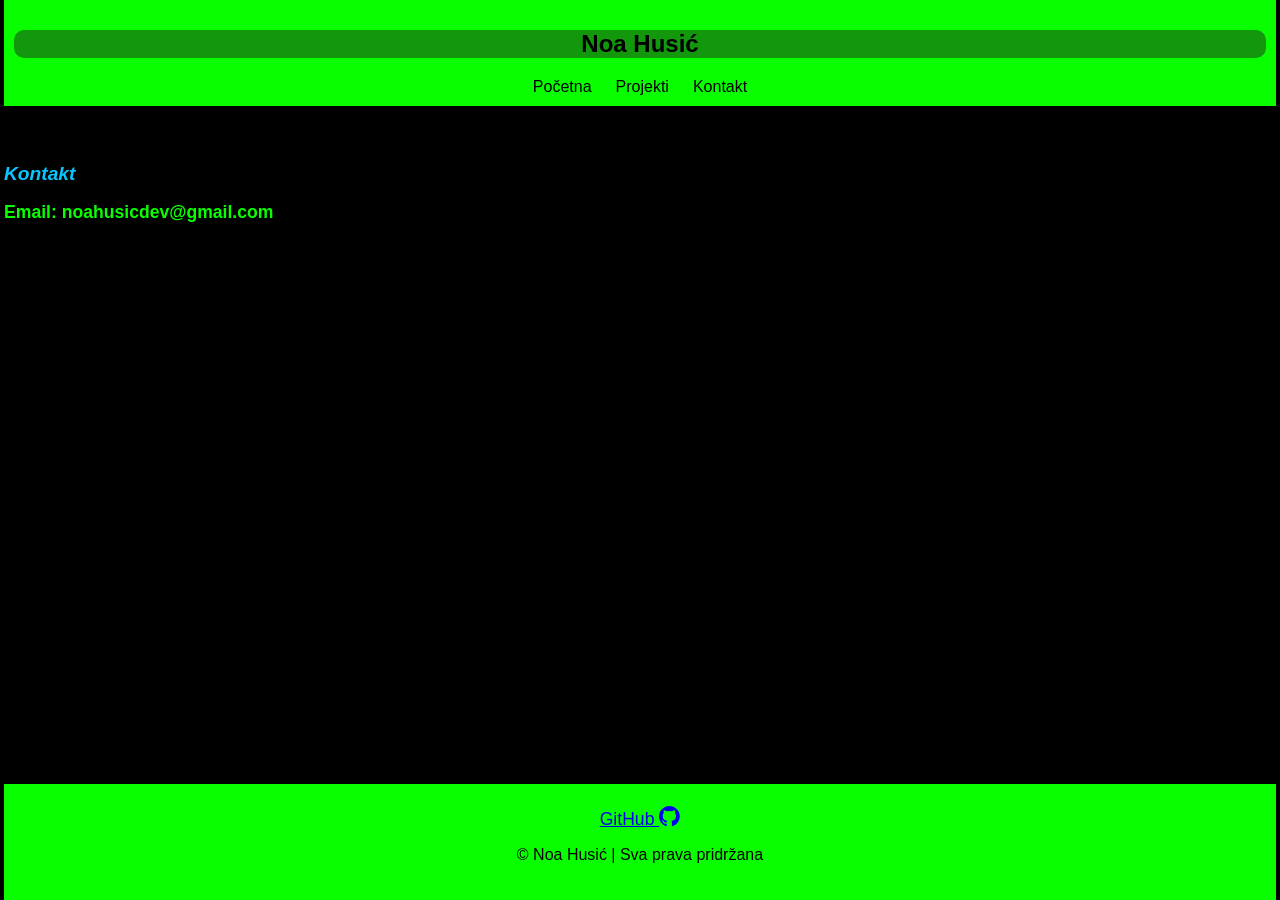
==== kontakt.html @ 625ec777 "Footer je sada dolje :wq" ====
<!DOCTYPE html>
<html lang="en">
<head>
    <meta charset="UTF-8">
    <meta name="viewport" content="width=device-width, initial-scale=1.0">
    <title>Kontakt</title>
    <link rel="stylesheet" href="style.css">
    <link rel="stylesheet" href="https://cdnjs.cloudflare.com/ajax/libs/font-awesome/4.7.0/css/font-awesome.min.css">

</head>
<body>
<header>
        <nav class="navbar">
        <h1 class="name">Noa Husić</h1>
        <a class="nav-link" href="index.html">Početna</a>
        <a class="nav-link" href="projekti.html">Projekti</a>
        <a class="nav-link" href="kontakt.html">Kontakt</a>
    </nav>
</header>
<main>
    <div class="kontakt-sadrzaj">
        <h1 class="h1-opis"><br><br>Kontakt</h1>
        <h3 class="h3-opis">Email: noahusicdev@gmail.com</h3>
    </div>
</main>

    <footer>
        <a class="git" href="https://github.com/NoaHusic-dev" target="_blank">GitHub <i class="fa fa-github" style="font-size:24px"></i></a>
        <p>&copy; Noa Husić | Sva prava pridržana</p>
    </footer>
</body>
</html>
---- style.css ----
body {
         background-color: #000000;
          min-height: 100vh;
          display: flex;
         flex-direction: column; 
         margin: 0;
         margin-left: 4px;
         margin-right: 4px;
        }

        main {
        flex: 1;
        }
        footer {
        text-align: center;
        padding: 20px;
        font-family: Arial, sans-serif;
        background-color: #09ff00;
        width: 100%;
        box-sizing: border-box; 
        }
        .name {
            font-weight: bold;
            font-family: Arial, sans-serif;
            background-color: #12970d;
            border-radius: 10px;
            text-align: center;
        }
        .h1-opis {
            font-family: Arial, sans-serif;
            font-size: 1.2em;
            color: #09c6ff;
            text-align: left;
            font-style: italic;
        }
        .h3-opis {
            font-family: Arial, sans-serif;
            font-size: 1.1em;
            color: #09ff00;
            text-align: left;
        }
        .slika {
            display: block;
            margin-left: auto;
            margin-right: auto;
            width: 120px;
            height: 130px;
            border-radius: 10%;
            margin-top: 20px;
        }
        .certifikat1 {
            display: block;
            margin: 20px auto;
            max-width: 80%;
            height: 250px;
        }
        .navbar {
            background-color: #09ff00;
            padding: 10px;
            text-align: center;
        }
        .nav-link {
            color: #000000;
            text-decoration: none;
            margin: 0 10px;
            font-family: bold Arial, sans-serif;
            }
        .nav-link:hover {
            text-decoration: underline;
        }
        .git {
            font-family: Arial, sans-serif;
            font-size: 1.1em;
        }
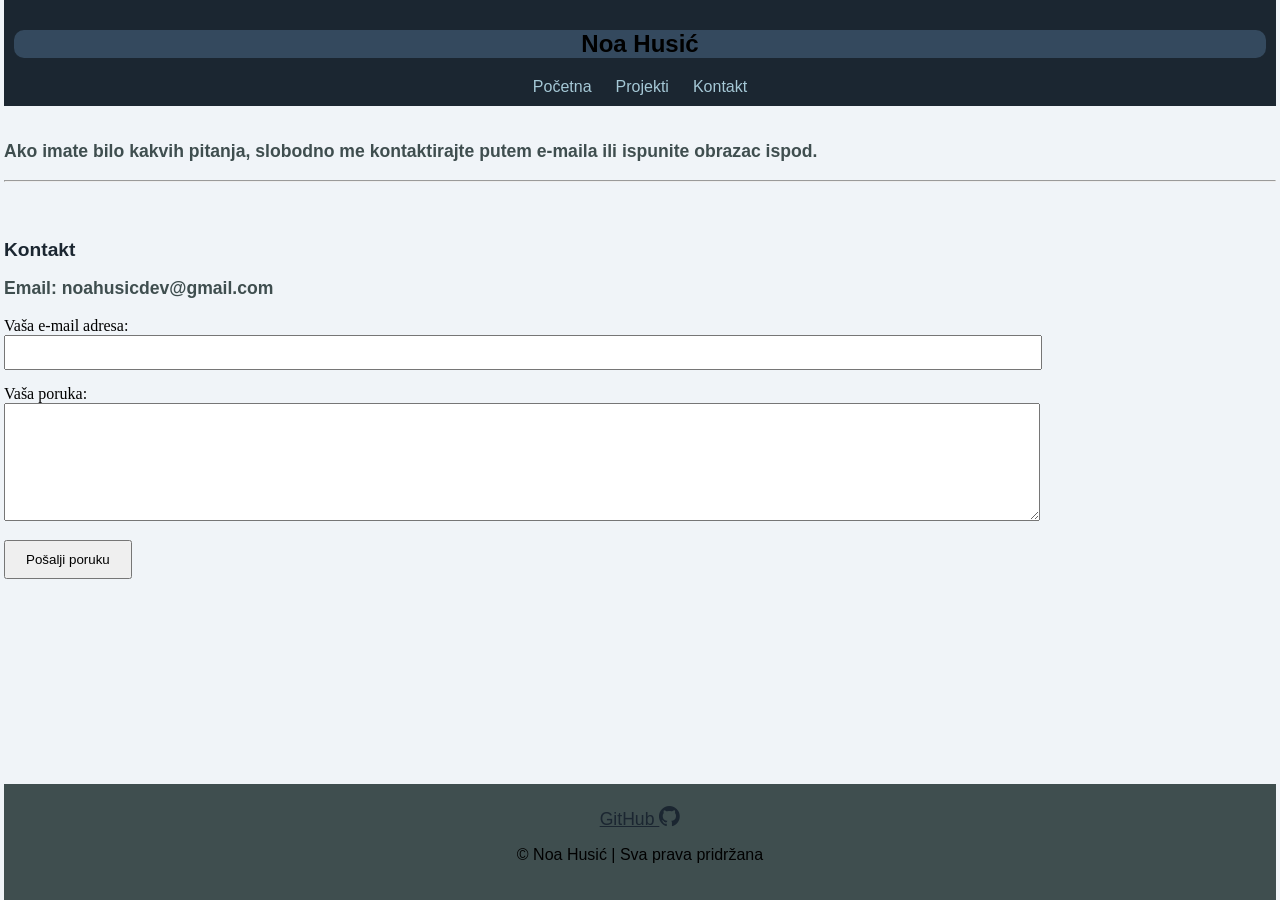
==== commit d03fd5fb: "Promjena na pocetnoj stranici slika za resume -> Logo, projekti tekst Stranica je u razvoju, kontakt" ====
--- a/kontakt.html
+++ b/kontakt.html
@@ -19,9 +19,26 @@
 </header>
 <main>
     <div class="kontakt-sadrzaj">
+        <br>
+        <h3 class="h3-opis">Ako imate bilo kakvih pitanja, slobodno me kontaktirajte putem e-maila ili ispunite obrazac ispod.</h3>
+        <hr />
         <h1 class="h1-opis"><br><br>Kontakt</h1>
         <h3 class="h3-opis">Email: noahusicdev@gmail.com</h3>
+    <form action="https://formspree.io/f/mqerznrn" method="POST">
+  <div style="margin-bottom: 15px;">
+    <label for="email">Vaša e-mail adresa:</label><br>
+    <input type="email" name="email" id="email" required style="width: 80%; padding: 8px;">
+  </div>
+
+  <div style="margin-bottom: 15px;">
+    <label for="message">Vaša poruka:</label><br>
+    <textarea name="message" id="message" required style="width: 80%; height: 100px; padding: 8px;"></textarea>
+  </div>
+
+  <button type="submit" style="padding: 10px 20px; cursor: pointer;">Pošalji poruku</button>
+</form>
     </div>
+    
 </main>
 
     <footer>
--- a/style.css
+++ b/style.css
@@ -1,7 +1,7 @@
         body {
-         background-color: #000000;
-          min-height: 100vh;
-          display: flex;
+         background-color: #F0F4F8;
+        min-height: 100vh;
+        display: flex;
          flex-direction: column; 
          margin: 0;
          margin-left: 4px;
@@ -12,39 +12,39 @@
         flex: 1;
         }
         footer {
-        text-align: center;
+        text-align:center;
         padding: 20px;
         font-family: Arial, sans-serif;
-        background-color: #09ff00;
-        width: 100%;
-        box-sizing: border-box; 
+        background-color: #3F4E4F;
+        width: auto;
+        margin-top: 20px;
         }
         .name {
             font-weight: bold;
             font-family: Arial, sans-serif;
-            background-color: #12970d;
+            background-color: #34495e;
             border-radius: 10px;
             text-align: center;
         }
         .h1-opis {
             font-family: Arial, sans-serif;
             font-size: 1.2em;
-            color: #09c6ff;
+            color: #1B2631;
             text-align: left;
-            font-style: italic;
+            font-style: bold;
         }
         .h3-opis {
             font-family: Arial, sans-serif;
             font-size: 1.1em;
-            color: #09ff00;
+            color: #3F4E4F;
             text-align: left;
         }
         .slika {
             display: block;
             margin-left: auto;
             margin-right: auto;
-            width: 120px;
-            height: 130px;
+            width: 200px;
+            height: 200px;
             border-radius: 10%;
             margin-top: 20px;
         }
@@ -55,12 +55,12 @@
             height: 250px;
         }
         .navbar {
-            background-color: #09ff00;
+            background-color: #1B2631;
             padding: 10px;
             text-align: center;
         }
         .nav-link {
-            color: #000000;
+            color: #A5C8D6;
             text-decoration: none;
             margin: 0 10px;
             font-family: bold Arial, sans-serif;
@@ -71,4 +71,5 @@
         .git {
             font-family: Arial, sans-serif;
             font-size: 1.1em;
-        }+            color: #1B2631;
+        }
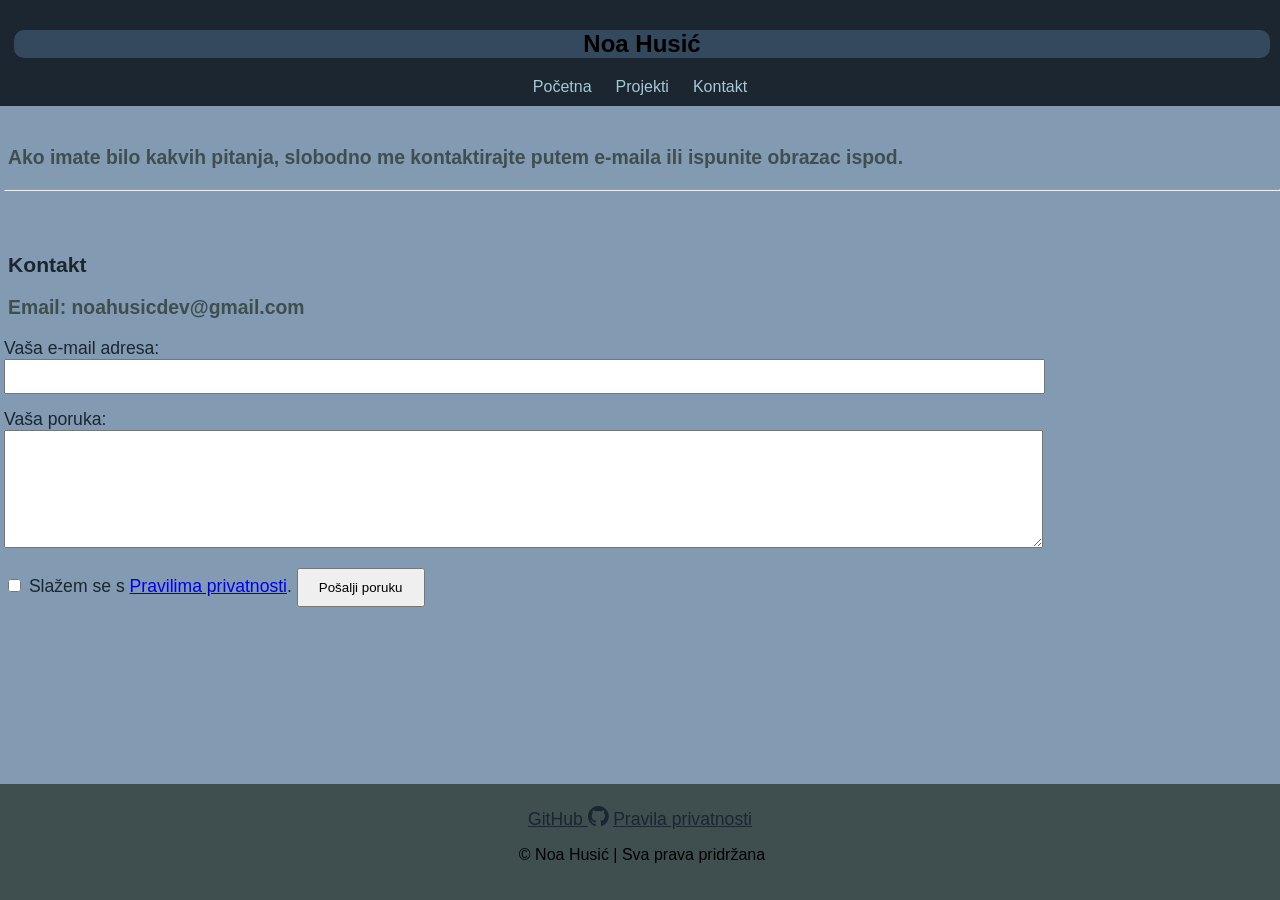
==== commit fd492158: "Formatiranje cijelog dokumenta" ====
--- a/kontakt.html
+++ b/kontakt.html
@@ -1,5 +1,6 @@
 <!DOCTYPE html>
 <html lang="en">
+
 <head>
     <meta charset="UTF-8">
     <meta name="viewport" content="width=device-width, initial-scale=1.0">
@@ -8,43 +9,52 @@
     <link rel="stylesheet" href="https://cdnjs.cloudflare.com/ajax/libs/font-awesome/4.7.0/css/font-awesome.min.css">
 
 </head>
+
 <body>
-<header>
+    <header>
         <nav class="navbar">
-        <h1 class="name">Noa Husić</h1>
-        <a class="nav-link" href="index.html">Početna</a>
-        <a class="nav-link" href="projekti.html">Projekti</a>
-        <a class="nav-link" href="kontakt.html">Kontakt</a>
-    </nav>
-</header>
-<main>
-    <div class="kontakt-sadrzaj">
-        <br>
-        <h3 class="h3-opis">Ako imate bilo kakvih pitanja, slobodno me kontaktirajte putem e-maila ili ispunite obrazac ispod.</h3>
-        <hr />
-        <h1 class="h1-opis"><br><br>Kontakt</h1>
-        <h3 class="h3-opis">Email: noahusicdev@gmail.com</h3>
-    <form action="https://formspree.io/f/mqerznrn" method="POST">
-  <div style="margin-bottom: 15px;">
-    <label for="email">Vaša e-mail adresa:</label><br>
-    <input type="email" name="email" id="email" required style="width: 80%; padding: 8px;">
-  </div>
+            <h1 class="name">Noa Husić</h1>
+            <a class="nav-link" href="index.html">Početna</a>
+            <a class="nav-link" href="projekti.html">Projekti</a>
+            <a class="nav-link" href="kontakt.html">Kontakt</a>
+        </nav>
+    </header>
+    <main>
+        <div class="kontakt-sadrzaj">
+            <br>
+            <h3 class="h3-opis">Ako imate bilo kakvih pitanja, slobodno me kontaktirajte putem e-maila ili ispunite
+                obrazac ispod.</h3>
+            <hr />
+            <h1 class="h1-opis"><br><br>Kontakt</h1>
+            <h3 class="h3-opis">Email: noahusicdev@gmail.com</h3>
+            <form action="https://formspree.io/f/mqerznrn" method="POST">
+                <div style="margin-bottom: 15px;">
+                    <label for="email">Vaša e-mail adresa:</label><br>
+                    <input type="email" name="email" id="email" required style="width: 80%; padding: 8px;">
+                </div>
 
-  <div style="margin-bottom: 15px;">
-    <label for="message">Vaša poruka:</label><br>
-    <textarea name="message" id="message" required style="width: 80%; height: 100px; padding: 8px;"></textarea>
-  </div>
+                <div style="margin-bottom: 15px;">
+                    <label for="message">Vaša poruka:</label><br>
+                    <textarea name="message" id="message" required
+                        style="width: 80%; height: 100px; padding: 8px;"></textarea>
+                </div>
+                <label for="pravila-privatnosti">
+                    <input type="checkbox" name="pravila-privatnosti" id="pravila-privatnosti" required>
+                    Slažem se s <a href="pravila-privatnosti.html" target="_blank">Pravilima privatnosti</a>.
+                </label>
 
-  <button type="submit" style="padding: 10px 20px; cursor: pointer;">Pošalji poruku</button>
-</form>
-    </div>
-    
-</main>
+                <button type="submit" style="padding: 10px 20px; cursor: pointer;">Pošalji poruku</button>
+            </form>
+        </div>
+
+    </main>
 
     <footer>
-        <a class="git" href="https://github.com/NoaHusic-dev" target="_blank">GitHub <i class="fa fa-github" style="font-size:24px"></i></a>
+        <a class="git" href="https://github.com/NoaHusic-dev" target="_blank">GitHub <i class="fa fa-github"
+                style="font-size:24px"></i></a>
+        <a class="pravila-privatnosti" href="pravila-privatnosti.html" target="_blank">Pravila privatnosti</a>
         <p>&copy; Noa Husić | Sva prava pridržana</p>
     </footer>
 </body>
-</html>
 
+</html>
--- a/style.css
+++ b/style.css
@@ -1,24 +1,26 @@
         body {
-         background-color: #F0F4F8;
-        min-height: 100vh;
-        display: flex;
-         flex-direction: column; 
-         margin: 0;
-         margin-left: 4px;
-         margin-right: 4px;
+            background-color: #829ab2;
+            min-height: 100vh;
+            display: flex;
+            flex-direction: column;
+            margin: 0;
+            margin-left: 0px;
+            margin-right: 0px;
         }
 
         main {
-        flex: 1;
+            flex: 1;
         }
+
         footer {
-        text-align:center;
-        padding: 20px;
-        font-family: Arial, sans-serif;
-        background-color: #3F4E4F;
-        width: auto;
-        margin-top: 20px;
+            text-align: center;
+            padding: 20px;
+            font-family: Arial, sans-serif;
+            background-color: #3F4E4F;
+            width: auto;
+            margin-top: 20px;
         }
+
         .name {
             font-weight: bold;
             font-family: Arial, sans-serif;
@@ -26,6 +28,7 @@
             border-radius: 10px;
             text-align: center;
         }
+
         .h1-opis {
             font-family: Arial, sans-serif;
             font-size: 1.2em;
@@ -33,11 +36,27 @@
             text-align: left;
             font-style: bold;
         }
+
         .h3-opis {
             font-family: Arial, sans-serif;
             font-size: 1.1em;
             color: #3F4E4F;
             text-align: left;
+        }
+                h1 {
+            margin-left: 4px;
+        }
+                h2 {
+            margin-left: 4px;
+        }
+                h3 {
+            margin-left: 4px;
+        }
+                h4 {
+            margin-left: 4px;
+        }
+                p {
+            margin-left: 4px;
         }
         .slika {
             display: block;
@@ -48,28 +67,44 @@
             border-radius: 10%;
             margin-top: 20px;
         }
+
         .certifikat1 {
             display: block;
             margin: 20px auto;
             max-width: 80%;
             height: 250px;
         }
+
         .navbar {
             background-color: #1B2631;
             padding: 10px;
             text-align: center;
         }
+
         .nav-link {
             color: #A5C8D6;
             text-decoration: none;
             margin: 0 10px;
             font-family: bold Arial, sans-serif;
-            }
+        }
+
         .nav-link:hover {
             text-decoration: underline;
         }
+
         .git {
             font-family: Arial, sans-serif;
             font-size: 1.1em;
             color: #1B2631;
         }
+        .pravila-privatnosti {
+            font-family: Arial, sans-serif;
+            font-size: 1.1em;
+            color: #1B2631;
+        }
+        .kontakt-sadrzaj {
+            font-family: Arial, sans-serif;
+            font-size: 1.1em;
+            color: #1B2631;
+            margin-left: 4px;
+        }
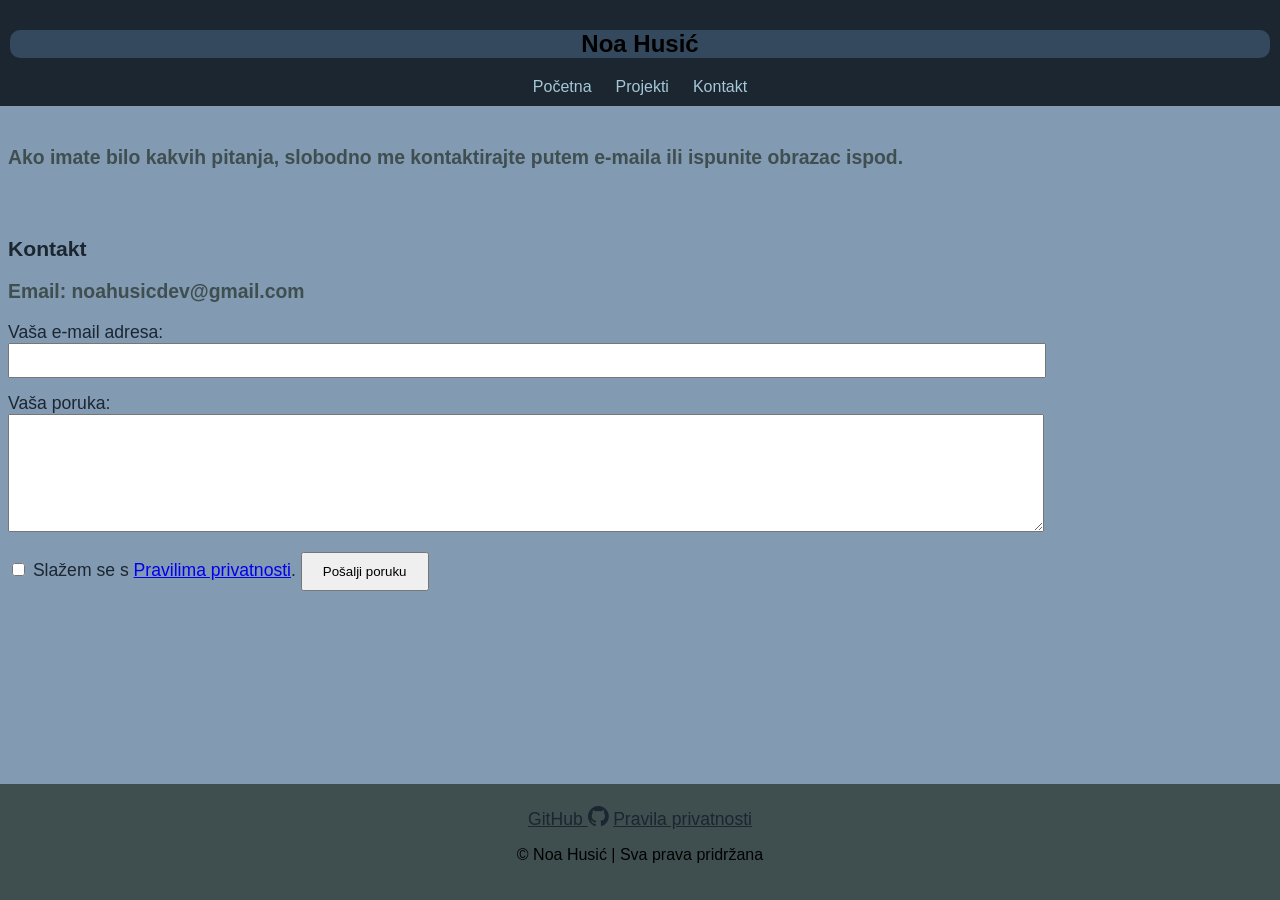
==== commit 5129ea52: "maknute nepotrebne margine za svaki tip teksta, dodana je samo margina left 4px za main tag" ====
--- a/kontakt.html
+++ b/kontakt.html
@@ -24,7 +24,6 @@
             <br>
             <h3 class="h3-opis">Ako imate bilo kakvih pitanja, slobodno me kontaktirajte putem e-maila ili ispunite
                 obrazac ispod.</h3>
-            <hr />
             <h1 class="h1-opis"><br><br>Kontakt</h1>
             <h3 class="h3-opis">Email: noahusicdev@gmail.com</h3>
             <form action="https://formspree.io/f/mqerznrn" method="POST">
--- a/style.css
+++ b/style.css
@@ -4,12 +4,11 @@
             display: flex;
             flex-direction: column;
             margin: 0;
-            margin-left: 0px;
-            margin-right: 0px;
         }
 
         main {
             flex: 1;
+            margin-left: 4px;
         }
 
         footer {
@@ -43,21 +42,7 @@
             color: #3F4E4F;
             text-align: left;
         }
-                h1 {
-            margin-left: 4px;
-        }
-                h2 {
-            margin-left: 4px;
-        }
-                h3 {
-            margin-left: 4px;
-        }
-                h4 {
-            margin-left: 4px;
-        }
-                p {
-            margin-left: 4px;
-        }
+        
         .slika {
             display: block;
             margin-left: auto;
@@ -70,9 +55,11 @@
 
         .certifikat1 {
             display: block;
-            margin: 20px auto;
-            max-width: 80%;
+            margin: auto;
+            max-width: auto;
             height: 250px;
+            margin-top: 20px;
+            margin-bottom: 20px;
         }
 
         .navbar {
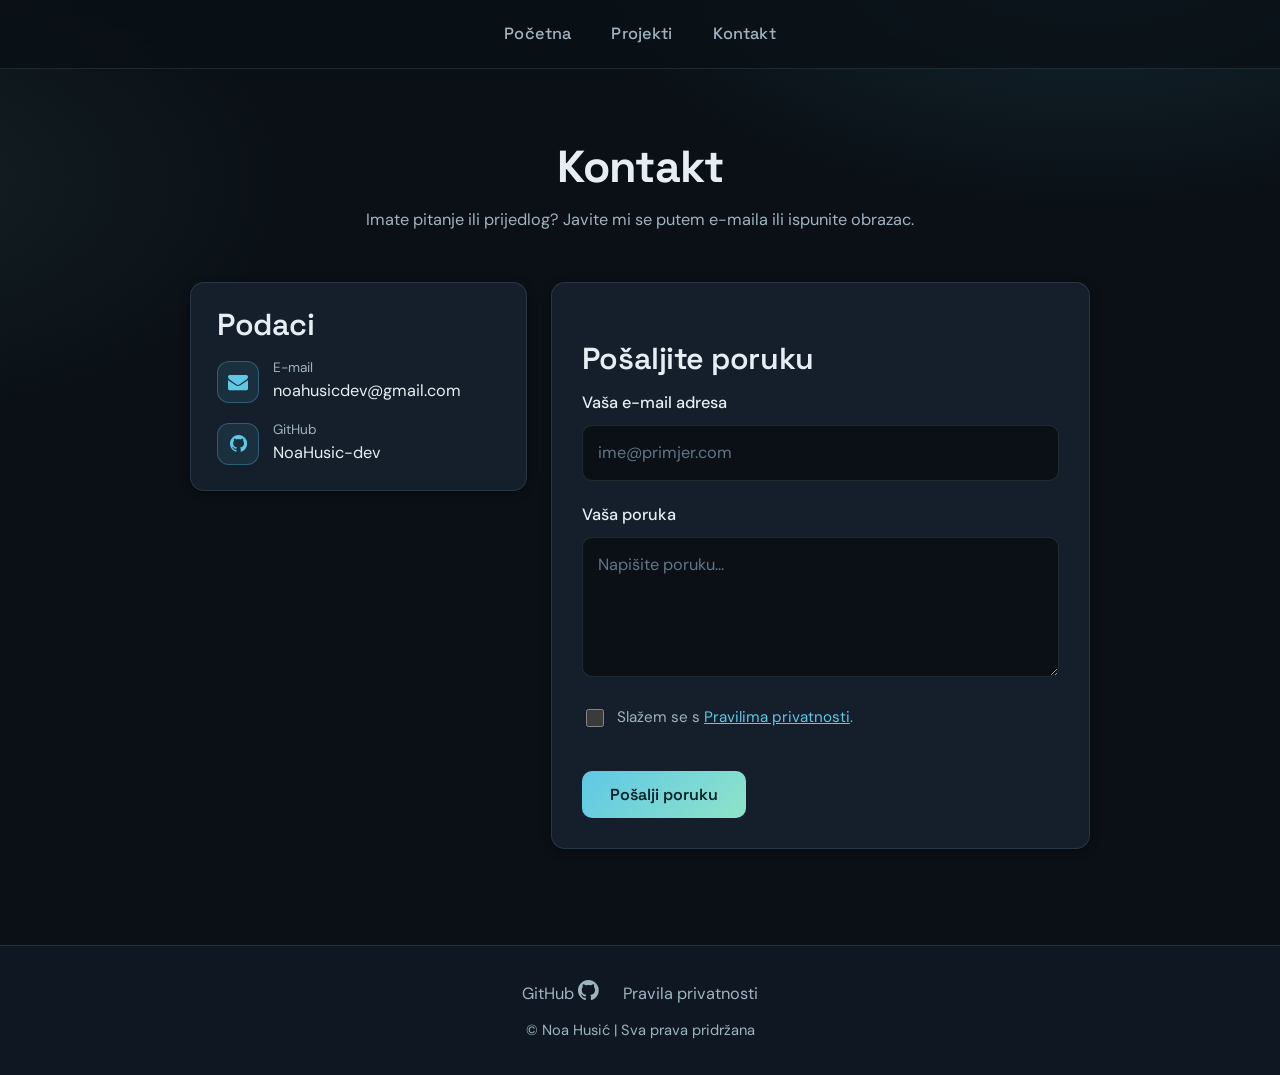
==== commit d2ee96bc: "Redizajniraj css, poboljsaj sve stranice" ====
--- a/kontakt.html
+++ b/kontakt.html
@@ -1,57 +1,79 @@
 <!DOCTYPE html>
-<html lang="en">
+<html lang="hr">
 
 <head>
     <meta charset="UTF-8">
     <meta name="viewport" content="width=device-width, initial-scale=1.0">
-    <title>Kontakt</title>
+    <meta name="description" content="Kontaktirajte Noa Husića putem e-maila ili obrasca.">
+    <title>Kontakt | Noa Husić</title>
     <link rel="stylesheet" href="style.css">
     <link rel="stylesheet" href="https://cdnjs.cloudflare.com/ajax/libs/font-awesome/4.7.0/css/font-awesome.min.css">
-
 </head>
 
 <body>
     <header>
-        <nav class="navbar">
-            <h1 class="name">Noa Husić</h1>
+        <nav class="navbar" aria-label="Glavna navigacija">
             <a class="nav-link" href="index.html">Početna</a>
             <a class="nav-link" href="projekti.html">Projekti</a>
-            <a class="nav-link" href="kontakt.html">Kontakt</a>
+            <a class="nav-link" href="kontakt.html" aria-current="page">Kontakt</a>
         </nav>
+
+        <section class="hero">
+            <h1 class="name">Kontakt</h1>
+            <p class="hero-opis">Imate pitanje ili prijedlog? Javite mi se putem e-maila ili ispunite obrazac.</p>
+        </section>
     </header>
+
     <main>
         <div class="kontakt-sadrzaj">
-            <br>
-            <h3 class="h3-opis">Ako imate bilo kakvih pitanja, slobodno me kontaktirajte putem e-maila ili ispunite
-                obrazac ispod.</h3>
-            <h1 class="h1-opis"><br><br>Kontakt</h1>
-            <h3 class="h3-opis">Email: noahusicdev@gmail.com</h3>
+            <section class="card kontakt-info">
+                <h2 class="h2-opis">Podaci</h2>
+                <ul class="kontakt-popis">
+                    <li>
+                        <span class="kontakt-ikona"><i class="fa fa-envelope" aria-hidden="true"></i></span>
+                        <div>
+                            <span class="kontakt-oznaka">E-mail</span>
+                            <a href="mailto:noahusicdev@gmail.com">noahusicdev@gmail.com</a>
+                        </div>
+                    </li>
+                    <li>
+                        <span class="kontakt-ikona"><i class="fa fa-github" aria-hidden="true"></i></span>
+                        <div>
+                            <span class="kontakt-oznaka">GitHub</span>
+                            <a href="https://github.com/NoaHusic-dev" target="_blank" rel="noopener">NoaHusic-dev</a>
+                        </div>
+                    </li>
+                </ul>
+            </section>
+
             <form action="https://formspree.io/f/mqerznrn" method="POST">
-                <div style="margin-bottom: 15px;">
-                    <label for="email">Vaša e-mail adresa:</label><br>
-                    <input type="email" name="email" id="email" required style="width: 80%; padding: 8px;">
+                <h2 class="h2-opis">Pošaljite poruku</h2>
+
+                <div class="polje">
+                    <label for="email">Vaša e-mail adresa</label>
+                    <input type="email" name="email" id="email" placeholder="ime@primjer.com" required>
                 </div>
 
-                <div style="margin-bottom: 15px;">
-                    <label for="message">Vaša poruka:</label><br>
-                    <textarea name="message" id="message" required
-                        style="width: 80%; height: 100px; padding: 8px;"></textarea>
+                <div class="polje">
+                    <label for="message">Vaša poruka</label>
+                    <textarea name="message" id="message" placeholder="Napišite poruku..." required></textarea>
                 </div>
-                <label for="pravila-privatnosti">
-                    <input type="checkbox" name="pravila-privatnosti" id="pravila-privatnosti" required>
-                    Slažem se s <a href="pravila-privatnosti.html" target="_blank">Pravilima privatnosti</a>.
-                </label>
 
-                <button type="submit" style="padding: 10px 20px; cursor: pointer;">Pošalji poruku</button>
+                <div class="polje">
+                    <label class="privola" for="pravila-privatnosti">
+                        <input type="checkbox" name="pravila-privatnosti" id="pravila-privatnosti" required>
+                        <span>Slažem se s <a href="pravila-privatnosti.html" target="_blank" rel="noopener">Pravilima privatnosti</a>.</span>
+                    </label>
+                </div>
+
+                <button type="submit">Pošalji poruku</button>
             </form>
         </div>
-
     </main>
 
     <footer>
-        <a class="git" href="https://github.com/NoaHusic-dev" target="_blank">GitHub <i class="fa fa-github"
-                style="font-size:24px"></i></a>
-        <a class="pravila-privatnosti" href="pravila-privatnosti.html" target="_blank">Pravila privatnosti</a>
+        <a class="git" href="https://github.com/NoaHusic-dev" target="_blank" rel="noopener">GitHub <i class="fa fa-github" style="font-size:24px" aria-hidden="true"></i></a>
+        <a class="pravila-privatnosti" href="pravila-privatnosti.html" target="_blank" rel="noopener">Pravila privatnosti</a>
         <p>&copy; Noa Husić | Sva prava pridržana</p>
     </footer>
 </body>
--- a/style.css
+++ b/style.css
@@ -1,97 +1,796 @@
-        body {
-            background-color: #829ab2;
-            min-height: 100vh;
-            display: flex;
-            flex-direction: column;
-            margin: 0;
-        }
-
-        main {
-            flex: 1;
-            margin-left: 4px;
-        }
-
-        footer {
-            text-align: center;
-            padding: 20px;
-            font-family: Arial, sans-serif;
-            background-color: #3F4E4F;
-            width: auto;
-            margin-top: 20px;
-        }
-
-        .name {
-            font-weight: bold;
-            font-family: Arial, sans-serif;
-            background-color: #34495e;
-            border-radius: 10px;
-            text-align: center;
-        }
-
-        .h1-opis {
-            font-family: Arial, sans-serif;
-            font-size: 1.2em;
-            color: #1B2631;
-            text-align: left;
-            font-style: bold;
-        }
-
-        .h3-opis {
-            font-family: Arial, sans-serif;
-            font-size: 1.1em;
-            color: #3F4E4F;
-            text-align: left;
-        }
-        
-        .slika {
-            display: block;
-            margin-left: auto;
-            margin-right: auto;
-            width: 200px;
-            height: 200px;
-            border-radius: 10%;
-            margin-top: 20px;
-        }
-
-        .certifikat1 {
-            display: block;
-            margin: auto;
-            max-width: auto;
-            height: 250px;
-            margin-top: 20px;
-            margin-bottom: 20px;
-        }
-
-        .navbar {
-            background-color: #1B2631;
-            padding: 10px;
-            text-align: center;
-        }
-
-        .nav-link {
-            color: #A5C8D6;
-            text-decoration: none;
-            margin: 0 10px;
-            font-family: bold Arial, sans-serif;
-        }
-
-        .nav-link:hover {
-            text-decoration: underline;
-        }
-
-        .git {
-            font-family: Arial, sans-serif;
-            font-size: 1.1em;
-            color: #1B2631;
-        }
-        .pravila-privatnosti {
-            font-family: Arial, sans-serif;
-            font-size: 1.1em;
-            color: #1B2631;
-        }
-        .kontakt-sadrzaj {
-            font-family: Arial, sans-serif;
-            font-size: 1.1em;
-            color: #1B2631;
-            margin-left: 4px;
-        }+/* ==========================================
+   0. Fontovi i varijable
+   ========================================== */
+@import url('https://fonts.googleapis.com/css2?family=DM+Sans:wght@400;500;700&family=Space+Grotesk:wght@500;600;700&display=swap');
+
+:root {
+    --bg: #0a1016;
+    --bg-2: #0f1822;
+    --surface: #141f2b;
+    --surface-2: #1a2836;
+    --border: rgba(165, 200, 214, 0.14);
+    --text: #e6eef3;
+    --text-soft: #9fb3c0;
+    --accent: #5ec8e5;
+    --accent-2: #8fe3c8;
+    --accent-ink: #04222b;
+    --radius: 14px;
+    --shadow-sm: 0 2px 8px rgba(0, 0, 0, 0.35);
+    --shadow-md: 0 14px 34px rgba(0, 0, 0, 0.5);
+    --glow: 0 0 0 1px rgba(94, 200, 229, 0.45), 0 10px 30px rgba(94, 200, 229, 0.15);
+    --ease: 0.25s ease;
+    --font-head: 'Space Grotesk', system-ui, sans-serif;
+    --font-body: 'DM Sans', system-ui, -apple-system, sans-serif;
+}
+
+/* ==========================================
+   1. Osnovni stilovi i Izgled
+   ========================================== */
+* { box-sizing: border-box; }
+
+html { scroll-behavior: smooth; color-scheme: dark; }
+
+body {
+    background:
+        radial-gradient(900px 500px at 85% -10%, rgba(94, 200, 229, 0.14), transparent 60%),
+        radial-gradient(700px 400px at -10% 20%, rgba(143, 227, 200, 0.08), transparent 60%),
+        var(--bg);
+    background-attachment: fixed;
+    min-height: 100vh;
+    display: flex;
+    flex-direction: column;
+    margin: 0;
+    font-family: var(--font-body);
+    font-size: 1.02rem;
+    line-height: 1.7;
+    color: var(--text);
+}
+
+main {
+    flex: 1;
+    max-width: 1000px;
+    width: 100%;
+    margin: 0 auto;
+    padding: 40px 20px;
+}
+
+footer {
+    text-align: center;
+    padding: 32px 20px;
+    background-color: var(--bg-2);
+    border-top: 1px solid var(--border);
+    color: var(--text);
+    margin-top: 56px;
+}
+
+footer p {
+    margin: 10px 0 0 0;
+    font-size: 0.9em;
+    color: var(--text-soft);
+}
+
+::selection { background: var(--accent); color: var(--accent-ink); }
+
+:focus-visible {
+    outline: 2px solid var(--accent);
+    outline-offset: 3px;
+    border-radius: 6px;
+}
+
+/* ==========================================
+   2. Navigacija i Zaglavlje
+   ========================================== */
+.navbar {
+    position: sticky;
+    top: 0;
+    z-index: 500;
+    display: flex;
+    flex-wrap: wrap;
+    justify-content: center;
+    gap: 6px 8px;
+    background-color: rgba(10, 16, 22, 0.75);
+    backdrop-filter: blur(14px);
+    -webkit-backdrop-filter: blur(14px);
+    border-bottom: 1px solid var(--border);
+    padding: 12px 15px;
+}
+
+.nav-link {
+    font-family: var(--font-head);
+    color: var(--text-soft);
+    text-decoration: none;
+    padding: 8px 16px;
+    border-radius: 999px;
+    font-weight: 500;
+    letter-spacing: 0.01em;
+    transition: color var(--ease), background-color var(--ease);
+}
+
+.nav-link:hover {
+    color: var(--accent);
+    background-color: rgba(94, 200, 229, 0.1);
+}
+
+.git, .pravila-privatnosti {
+    font-size: 1em;
+    color: var(--text-soft);
+    text-decoration: none;
+    margin: 0 10px;
+    transition: color var(--ease);
+}
+
+.git:hover, .pravila-privatnosti:hover {
+    color: var(--accent);
+}
+
+/* ==========================================
+   3. Tipografija i Slike
+   ========================================== */
+.name {
+    font-family: var(--font-head);
+    font-size: clamp(1.8rem, 5vw, 2.8rem);
+    font-weight: 700;
+    letter-spacing: -0.02em;
+    line-height: 1.15;
+    margin: 0 0 12px 0;
+    color: var(--text);
+}
+
+.h1-opis, .h2-opis {
+    font-family: var(--font-head);
+    font-size: clamp(1.4rem, 3.5vw, 1.9rem);
+    line-height: 1.2;
+    letter-spacing: -0.015em;
+    color: var(--text);
+    text-align: left;
+    font-weight: 600;
+    margin: 28px 0 12px;
+}
+
+.h3-opis {
+    font-size: 1.05em;
+    color: var(--text-soft);
+    text-align: left;
+    font-weight: 400;
+    line-height: 1.75;
+    max-width: 65ch;
+    margin: 0;
+}
+
+.slika {
+    display: block;
+    margin: 28px auto 0 auto;
+    width: 170px;
+    height: 170px;
+    border-radius: 50%;
+    object-fit: cover;
+    border: 3px solid var(--bg);
+    box-shadow: 0 0 0 3px var(--accent), 0 0 40px rgba(94, 200, 229, 0.3);
+}
+
+/* ==========================================
+   4. Forma i Kontakt
+   ========================================== */
+.kontakt-sadrzaj {
+    max-width: 600px;
+    margin: 0 auto;
+}
+
+form {
+    background-color: var(--surface);
+    border: 1px solid var(--border);
+    padding: 30px;
+    border-radius: var(--radius);
+    box-shadow: var(--shadow-sm);
+    margin-top: 24px;
+}
+
+form label {
+    font-weight: 500;
+    color: var(--text);
+}
+
+form input[type="email"],
+form textarea {
+    width: 100%;
+    padding: 13px 15px;
+    border: 1px solid var(--border);
+    background-color: var(--bg);
+    border-radius: 10px;
+    margin-top: 8px;
+    font: inherit;
+    color: var(--text);
+    transition: border-color var(--ease), box-shadow var(--ease);
+}
+
+form input[type="email"]::placeholder,
+form textarea::placeholder {
+    color: #5f7686;
+}
+
+form input[type="email"]:focus,
+form textarea:focus {
+    outline: none;
+    border-color: var(--accent);
+    box-shadow: 0 0 0 4px rgba(94, 200, 229, 0.18);
+}
+
+form textarea {
+    min-height: 140px;
+    resize: vertical;
+}
+
+form button {
+    background: linear-gradient(135deg, var(--accent), var(--accent-2));
+    color: var(--accent-ink);
+    border: none;
+    padding: 13px 28px;
+    border-radius: 10px;
+    cursor: pointer;
+    font-family: var(--font-head);
+    font-size: 1rem;
+    font-weight: 600;
+    margin-top: 20px;
+    transition: transform var(--ease), box-shadow var(--ease);
+}
+
+form button:hover {
+    transform: translateY(-2px);
+    box-shadow: 0 10px 24px rgba(94, 200, 229, 0.3);
+}
+
+form button:active { transform: translateY(0); }
+
+/* ==========================================
+   5. Grid Izgled (Parent Layout)
+   ========================================== */
+.parent {
+    display: grid;
+    grid-template-columns: 1fr 1fr;
+    gap: 24px;
+    margin-top: 24px;
+}
+
+.div13 { grid-column: span 2; }
+.div14 { grid-column: 1; }
+.div16 { grid-column: 1; }
+.div17 { grid-column: 2; grid-row: span 2; }
+
+/* ==========================================
+   6. Projekti i Modal
+   ========================================== */
+.projects-grid {
+    display: grid;
+    grid-template-columns: repeat(auto-fit, minmax(240px, 1fr));
+    gap: 24px;
+    margin-top: 24px;
+}
+
+.project-card {
+    cursor: pointer;
+    overflow: hidden;
+    isolation: isolate;
+    border-radius: var(--radius);
+    border: 1px solid var(--border);
+    background: var(--surface);
+    box-shadow: var(--shadow-sm);
+    transition: transform var(--ease), box-shadow var(--ease), border-color var(--ease);
+}
+
+.project-card:hover {
+    transform: translateY(-6px);
+    border-color: transparent;
+    box-shadow: var(--glow);
+}
+
+.project-img {
+    width: 100%;
+    height: 180px;
+    object-fit: cover;
+    display: block;
+    transition: transform 0.5s ease;
+}
+
+.project-card:hover .project-img {
+    transform: scale(1.06);
+}
+
+.project-info {
+    padding: 18px 20px 20px;
+}
+
+.project-info h3 {
+    font-family: var(--font-head);
+    margin: 0 0 8px 0;
+    font-size: 1.15rem;
+    font-weight: 600;
+    color: var(--text);
+}
+
+.project-info p {
+    margin: 0;
+    font-size: 0.95rem;
+    color: var(--text-soft);
+}
+
+/* Modal (Popup) */
+.modal {
+    display: none;
+    position: fixed;
+    inset: 0;
+    background-color: rgba(4, 8, 12, 0.8);
+    backdrop-filter: blur(6px);
+    justify-content: center;
+    align-items: center;
+    z-index: 1000;
+    padding: 16px;
+}
+
+.modal-content {
+    background-color: var(--surface);
+    border: 1px solid var(--border);
+    padding: 28px;
+    border-radius: 18px;
+    max-width: 520px;
+    width: 100%;
+    max-height: 90vh;
+    overflow-y: auto;
+    position: relative;
+    text-align: center;
+    color: var(--text);
+    box-shadow: var(--shadow-md);
+    animation: modalIn 0.25s ease;
+}
+
+@keyframes modalIn {
+    from { opacity: 0; transform: translateY(14px) scale(0.97); }
+    to   { opacity: 1; transform: none; }
+}
+
+.modal-content img {
+    width: 100%;
+    max-height: 250px;
+    object-fit: cover;
+    border-radius: 10px;
+    margin-bottom: 16px;
+}
+
+.close-btn {
+    position: absolute;
+    top: 10px;
+    right: 12px;
+    width: 40px;
+    height: 40px;
+    display: grid;
+    place-items: center;
+    font-size: 26px;
+    line-height: 1;
+    cursor: pointer;
+    color: var(--text-soft);
+    border-radius: 50%;
+    transition: background-color var(--ease), color var(--ease);
+}
+
+.close-btn:hover {
+    background-color: rgba(255, 255, 255, 0.08);
+    color: var(--text);
+}
+
+.modal-link-btn {
+    display: inline-block;
+    margin-top: 16px;
+    padding: 12px 26px;
+    background: linear-gradient(135deg, var(--accent), var(--accent-2));
+    color: var(--accent-ink);
+    text-decoration: none;
+    border-radius: 10px;
+    font-family: var(--font-head);
+    font-weight: 600;
+    transition: transform var(--ease), box-shadow var(--ease);
+}
+
+.modal-link-btn:hover {
+    transform: translateY(-2px);
+    box-shadow: 0 10px 24px rgba(94, 200, 229, 0.3);
+}
+
+/* ==========================================
+   7. Timeline Stilovi
+   ========================================== */
+.timeline-container {
+    max-width: 800px;
+    margin: 30px auto;
+    padding: 0 10px;
+}
+
+.timeline {
+    list-style: none;
+    padding: 0;
+    margin: 20px 0 20px 8px;
+    position: relative;
+    border-left: 2px solid var(--border);
+}
+
+.timeline-item {
+    position: relative;
+    padding-left: 30px;
+    margin-bottom: 28px;
+}
+
+.timeline-item::before {
+    content: '';
+    position: absolute;
+    left: -9px;
+    top: 5px;
+    width: 16px;
+    height: 16px;
+    background-color: var(--bg);
+    border: 3px solid var(--accent);
+    border-radius: 50%;
+    box-shadow: 0 0 14px rgba(94, 200, 229, 0.55);
+}
+
+.timeline-date {
+    display: inline-block;
+    font-family: var(--font-head);
+    font-weight: 600;
+    color: var(--accent);
+    font-size: 0.9em;
+    margin-bottom: 6px;
+}
+
+.timeline-content {
+    background-color: var(--surface);
+    border: 1px solid var(--border);
+    padding: 16px 20px;
+    border-radius: 12px;
+}
+
+.timeline-content h3 {
+    font-family: var(--font-head);
+    margin: 0 0 5px 0;
+    font-size: 1.1em;
+    font-weight: 600;
+    color: var(--text);
+}
+
+.timeline-content p {
+    margin: 0;
+    font-size: 0.95em;
+    color: var(--text-soft);
+}
+
+/* ==========================================
+   8. Marquee (tekst s desna na lijevo)
+   ========================================== */
+.marquee-container {
+    width: 100%;
+    overflow: hidden;
+    white-space: nowrap;
+    background-color: var(--bg-2);
+    border-top: 1px solid var(--border);
+    border-bottom: 1px solid var(--border);
+    padding: 12px 0;
+}
+
+.marquee-text {
+    display: inline-block;
+    padding-left: 100%;
+    animation: pomakniTekst 18s linear infinite;
+    font-family: var(--font-head);
+    font-size: 1.05rem;
+    font-weight: 500;
+    color: var(--accent);
+}
+
+@keyframes pomakniTekst {
+    0%   { transform: translateX(0); }
+    100% { transform: translateX(-100%); }
+}
+
+.marquee-container:hover .marquee-text {
+    animation-play-state: paused;
+}
+
+/* ==========================================
+   9. Responsive (mobilni uređaji)
+   ========================================== */
+@media (max-width: 768px) {
+    main { padding: 24px 16px; }
+
+    .parent { grid-template-columns: 1fr; }
+
+    .div13, .div14, .div16, .div17 {
+        grid-column: span 1;
+        grid-row: span 1;
+    }
+
+    .projects-grid { grid-template-columns: 1fr; }
+
+    .mySlides img { height: 220px; }
+}
+
+/* ==========================================
+   10. Pristupačnost: smanjeno kretanje
+   ========================================== */
+@media (prefers-reduced-motion: reduce) {
+    *, *::before, *::after {
+        animation: none !important;
+        transition: none !important;
+    }
+    html { scroll-behavior: auto; }
+    .marquee-text { padding-left: 0; }
+}
+
+/* ==========================================
+   11. Dodatci za profesionalniji index.html
+   ========================================== */
+.hero {
+    text-align: center;
+    padding: 48px 20px 8px;
+    max-width: 720px;
+    margin: 0 auto;
+}
+
+.hero .slika { margin-top: 0; }
+
+.hero .name { margin-top: 24px; margin-bottom: 8px; }
+
+.hero-podnaslov {
+    margin: 0;
+    font-size: 1.1rem;
+    color: var(--accent);
+    font-family: var(--font-head);
+    font-weight: 500;
+}
+
+.hero-opis {
+    margin: 14px auto 0;
+    max-width: 55ch;
+    color: var(--text-soft);
+}
+
+.card {
+    background-color: var(--surface);
+    border: 1px solid var(--border);
+    border-radius: var(--radius);
+    padding: 24px 26px;
+    box-shadow: var(--shadow-sm);
+}
+
+.card .h1-opis, .card .h2-opis { margin-top: 0; }
+
+.card ul.h3-opis {
+    padding-left: 1.2em;
+    display: grid;
+    gap: 10px;
+}
+
+.card ul.h3-opis li::marker { color: var(--accent); }
+
+.chips {
+    list-style: none;
+    padding: 0;
+    margin: 0;
+    display: flex;
+    flex-wrap: wrap;
+    gap: 8px;
+}
+
+.chips li {
+    padding: 6px 14px;
+    border-radius: 999px;
+    font-size: 0.9rem;
+    color: var(--accent);
+    background-color: rgba(94, 200, 229, 0.1);
+    border: 1px solid rgba(94, 200, 229, 0.3);
+}
+
+.timeline-content ul {
+    margin: 8px 0 0;
+    padding-left: 1.2em;
+    font-size: 0.95em;
+    color: var(--text-soft);
+}
+
+.timeline-content ul li { margin-bottom: 4px; }
+.timeline-content ul li::marker { color: var(--accent); }
+.timeline-content p + ul { margin-top: 10px; }
+
+/* ==========================================
+   12. Ujednačen raspored kartica (2 stupca, iste visine)
+   ========================================== */
+.parent {
+    align-items: stretch;
+}
+
+.parent > .card {
+    grid-column: auto;
+    grid-row: auto;
+    margin: 0;
+}
+
+.parent > .card.siroko {
+    grid-column: 1 / -1;
+}
+
+.parent > .card .h3-opis {
+    max-width: none;
+}
+
+@media (max-width: 768px) {
+    .parent > .card,
+    .parent > .card.siroko {
+        grid-column: auto;
+    }
+}
+
+/* ==========================================
+   13. Kontakt stranica
+   ========================================== */
+.kontakt-sadrzaj {
+    max-width: 900px;
+    display: grid;
+    grid-template-columns: 1fr 1.6fr;
+    gap: 24px;
+    align-items: start;
+}
+
+.kontakt-sadrzaj form {
+    margin-top: 0;
+}
+
+.kontakt-info .h2-opis { margin-bottom: 16px; }
+
+.kontakt-popis {
+    list-style: none;
+    padding: 0;
+    margin: 0;
+    display: grid;
+    gap: 16px;
+}
+
+.kontakt-popis li {
+    display: flex;
+    align-items: center;
+    gap: 14px;
+}
+
+.kontakt-ikona {
+    flex: none;
+    width: 42px;
+    height: 42px;
+    display: grid;
+    place-items: center;
+    border-radius: 12px;
+    font-size: 20px;
+    color: var(--accent);
+    background-color: rgba(94, 200, 229, 0.1);
+    border: 1px solid rgba(94, 200, 229, 0.3);
+}
+
+.kontakt-oznaka {
+    display: block;
+    font-size: 0.85rem;
+    color: var(--text-soft);
+    line-height: 1.3;
+}
+
+.kontakt-popis a {
+    color: var(--text);
+    text-decoration: none;
+    overflow-wrap: anywhere;
+    transition: color var(--ease);
+}
+
+.kontakt-popis a:hover { color: var(--accent); }
+
+.polje { margin-bottom: 20px; }
+
+.privola {
+    display: flex;
+    align-items: flex-start;
+    gap: 10px;
+    font-size: 0.95rem;
+    color: var(--text-soft);
+    font-weight: 400;
+}
+
+.privola input {
+    flex: none;
+    width: 18px;
+    height: 18px;
+    margin-top: 4px;
+    accent-color: var(--accent);
+}
+
+.privola a { color: var(--accent); }
+
+@media (max-width: 768px) {
+    .kontakt-sadrzaj { grid-template-columns: 1fr; }
+}
+
+/* ==========================================
+   14. Projekti stranica
+   ========================================== */
+.projekti-sadrzaj .h3-opis { max-width: none; }
+
+.project-card { text-align: left; }
+
+.project-img {
+    background: linear-gradient(135deg, var(--surface-2), var(--bg-2));
+    color: var(--text-soft);
+    font-size: 0.9rem;
+}
+
+.project-card:focus-visible {
+    outline: 2px solid var(--accent);
+    outline-offset: 3px;
+    box-shadow: var(--glow);
+}
+
+.project-info p {
+    display: -webkit-box;
+    -webkit-line-clamp: 3;
+    line-clamp: 3;
+    -webkit-box-orient: vertical;
+    overflow: hidden;
+}
+
+.modal-content h2 {
+    font-family: var(--font-head);
+    font-size: 1.5rem;
+    letter-spacing: -0.01em;
+    margin: 0 0 10px;
+}
+
+.modal-content p {
+    margin: 0;
+    color: var(--text-soft);
+    text-align: left;
+}
+
+/* ==========================================
+   15. Pravila privatnosti / uvjeti korištenja
+   ========================================== */
+.pravni-sadrzaj {
+    max-width: 760px;
+    margin: 0 auto;
+    display: grid;
+    gap: 24px;
+}
+
+.pravni-sadrzaj .card p,
+.pravni-sadrzaj .card li {
+    color: var(--text-soft);
+}
+
+.pravni-sadrzaj .card p { margin: 0 0 14px; }
+.pravni-sadrzaj .card p:last-child { margin-bottom: 0; }
+
+.pravni-sadrzaj .card strong { color: var(--text); font-weight: 600; }
+
+.pravni-sadrzaj .card ul {
+    margin: 0;
+    padding-left: 1.2em;
+    display: grid;
+    gap: 10px;
+}
+
+.pravni-sadrzaj .card li::marker { color: var(--accent); }
+
+.pravni-sadrzaj .card a {
+    color: var(--accent);
+    text-decoration: none;
+    border-bottom: 1px solid rgba(94, 200, 229, 0.4);
+    transition: border-color var(--ease);
+}
+
+.pravni-sadrzaj .card a:hover { border-bottom-color: var(--accent); }
+
+.pravni-podaci {
+    padding: 14px 18px;
+    border-radius: 10px;
+    background-color: var(--bg);
+    border: 1px solid var(--border);
+}
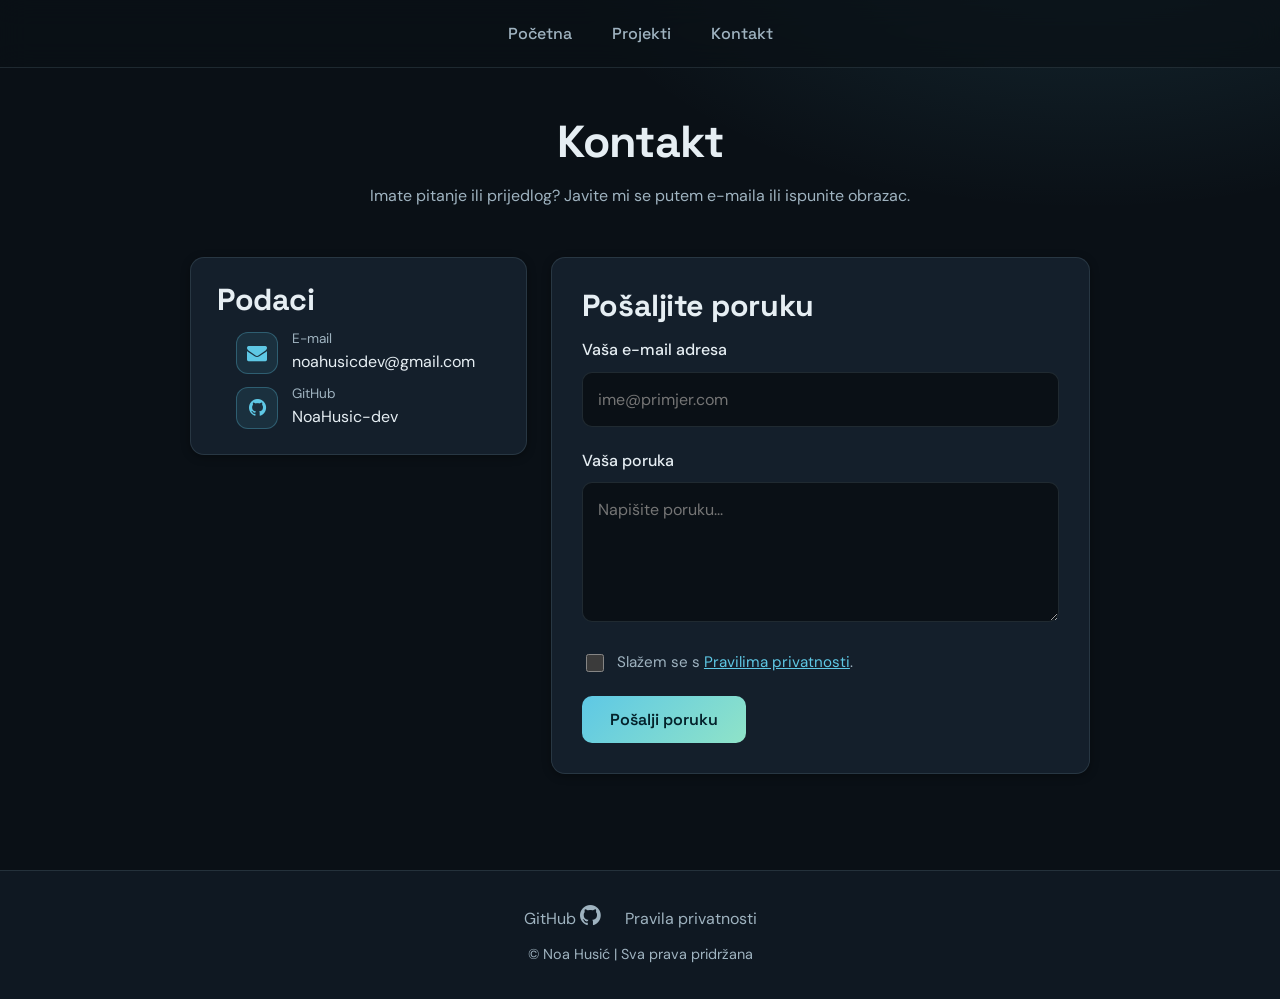
==== commit 80118df3: "Redizajniraj stranice, dodaj animacije pri skrolanju" ====
--- a/kontakt.html
+++ b/kontakt.html
@@ -8,6 +8,7 @@
     <title>Kontakt | Noa Husić</title>
     <link rel="stylesheet" href="style.css">
     <link rel="stylesheet" href="https://cdnjs.cloudflare.com/ajax/libs/font-awesome/4.7.0/css/font-awesome.min.css">
+    <script src="script.js"></script>
 </head>
 
 <body>
--- a/style.css
+++ b/style.css
@@ -1,5 +1,5 @@
 /* ==========================================
-   0. Fontovi i varijable
+   Varijable i osnova
    ========================================== */
 @import url('https://fonts.googleapis.com/css2?family=DM+Sans:wght@400;500;700&family=Space+Grotesk:wght@500;600;700&display=swap');
 
@@ -7,69 +7,45 @@
     --bg: #0a1016;
     --bg-2: #0f1822;
     --surface: #141f2b;
-    --surface-2: #1a2836;
     --border: rgba(165, 200, 214, 0.14);
     --text: #e6eef3;
     --text-soft: #9fb3c0;
     --accent: #5ec8e5;
     --accent-2: #8fe3c8;
     --accent-ink: #04222b;
+    --accent-bg: rgba(94, 200, 229, 0.1);
+    --accent-line: rgba(94, 200, 229, 0.3);
     --radius: 14px;
-    --shadow-sm: 0 2px 8px rgba(0, 0, 0, 0.35);
-    --shadow-md: 0 14px 34px rgba(0, 0, 0, 0.5);
-    --glow: 0 0 0 1px rgba(94, 200, 229, 0.45), 0 10px 30px rgba(94, 200, 229, 0.15);
-    --ease: 0.25s ease;
+    --shadow: 0 2px 8px rgba(0, 0, 0, 0.35);
     --font-head: 'Space Grotesk', system-ui, sans-serif;
-    --font-body: 'DM Sans', system-ui, -apple-system, sans-serif;
-}
-
-/* ==========================================
-   1. Osnovni stilovi i Izgled
-   ========================================== */
+    --font-body: 'DM Sans', system-ui, sans-serif;
+}
+
 * { box-sizing: border-box; }
 
 html { scroll-behavior: smooth; color-scheme: dark; }
 
 body {
-    background:
-        radial-gradient(900px 500px at 85% -10%, rgba(94, 200, 229, 0.14), transparent 60%),
-        radial-gradient(700px 400px at -10% 20%, rgba(143, 227, 200, 0.08), transparent 60%),
-        var(--bg);
-    background-attachment: fixed;
+    margin: 0;
     min-height: 100vh;
     display: flex;
     flex-direction: column;
-    margin: 0;
+    background:
+        radial-gradient(900px 500px at 85% -10%, rgba(94, 200, 229, 0.14), transparent 60%),
+        var(--bg);
+    background-attachment: fixed;
     font-family: var(--font-body);
-    font-size: 1.02rem;
     line-height: 1.7;
     color: var(--text);
 }
 
 main {
     flex: 1;
+    width: 100%;
     max-width: 1000px;
-    width: 100%;
     margin: 0 auto;
     padding: 40px 20px;
 }
-
-footer {
-    text-align: center;
-    padding: 32px 20px;
-    background-color: var(--bg-2);
-    border-top: 1px solid var(--border);
-    color: var(--text);
-    margin-top: 56px;
-}
-
-footer p {
-    margin: 10px 0 0 0;
-    font-size: 0.9em;
-    color: var(--text-soft);
-}
-
-::selection { background: var(--accent); color: var(--accent-ink); }
 
 :focus-visible {
     outline: 2px solid var(--accent);
@@ -78,7 +54,7 @@
 }
 
 /* ==========================================
-   2. Navigacija i Zaglavlje
+   Navigacija, hero, footer
    ========================================== */
 .navbar {
     position: sticky;
@@ -88,333 +64,165 @@
     flex-wrap: wrap;
     justify-content: center;
     gap: 6px 8px;
-    background-color: rgba(10, 16, 22, 0.75);
+    padding: 12px 15px;
+    background: rgba(10, 16, 22, 0.75);
     backdrop-filter: blur(14px);
-    -webkit-backdrop-filter: blur(14px);
     border-bottom: 1px solid var(--border);
-    padding: 12px 15px;
 }
 
 .nav-link {
-    font-family: var(--font-head);
-    color: var(--text-soft);
-    text-decoration: none;
     padding: 8px 16px;
     border-radius: 999px;
+    font-family: var(--font-head);
     font-weight: 500;
-    letter-spacing: 0.01em;
-    transition: color var(--ease), background-color var(--ease);
+    color: var(--text-soft);
+    text-decoration: none;
+    transition: color 0.25s, background-color 0.25s;
 }
 
 .nav-link:hover {
     color: var(--accent);
-    background-color: rgba(94, 200, 229, 0.1);
+    background: var(--accent-bg);
+}
+
+.hero {
+    max-width: 720px;
+    margin: 0 auto;
+    padding: 48px 20px 8px;
+    text-align: center;
+}
+
+.slika {
+    display: block;
+    width: 170px;
+    height: 170px;
+    margin: 0 auto;
+    border-radius: 50%;
+    object-fit: cover;
+}
+
+.name {
+    margin: 0 0 8px;
+    font-family: var(--font-head);
+    font-size: clamp(1.8rem, 5vw, 2.8rem);
+    line-height: 1.15;
+    letter-spacing: -0.02em;
+}
+
+.slika + .name { margin-top: 24px; }
+
+.hero-podnaslov {
+    margin: 0;
+    font-family: var(--font-head);
+    font-size: 1.1rem;
+    color: var(--accent);
+}
+
+.hero-opis {
+    max-width: 55ch;
+    margin: 14px auto 0;
+    color: var(--text-soft);
+}
+
+footer {
+    margin-top: 56px;
+    padding: 32px 20px;
+    text-align: center;
+    background: var(--bg-2);
+    border-top: 1px solid var(--border);
+}
+
+footer p {
+    margin: 10px 0 0;
+    font-size: 0.9em;
+    color: var(--text-soft);
 }
 
 .git, .pravila-privatnosti {
-    font-size: 1em;
+    margin: 0 10px;
     color: var(--text-soft);
     text-decoration: none;
-    margin: 0 10px;
-    transition: color var(--ease);
-}
-
-.git:hover, .pravila-privatnosti:hover {
-    color: var(--accent);
-}
-
-/* ==========================================
-   3. Tipografija i Slike
-   ========================================== */
-.name {
-    font-family: var(--font-head);
-    font-size: clamp(1.8rem, 5vw, 2.8rem);
-    font-weight: 700;
-    letter-spacing: -0.02em;
-    line-height: 1.15;
-    margin: 0 0 12px 0;
-    color: var(--text);
-}
-
-.h1-opis, .h2-opis {
+    transition: color 0.25s;
+}
+
+.git:hover, .pravila-privatnosti:hover { color: var(--accent); }
+
+/* ==========================================
+   Kartice i tekst
+   ========================================== */
+.card {
+    padding: 24px 26px;
+    background: var(--surface);
+    border: 1px solid var(--border);
+    border-radius: var(--radius);
+    box-shadow: var(--shadow);
+}
+
+.h2-opis {
+    margin: 0 0 12px;
     font-family: var(--font-head);
     font-size: clamp(1.4rem, 3.5vw, 1.9rem);
     line-height: 1.2;
     letter-spacing: -0.015em;
-    color: var(--text);
-    text-align: left;
-    font-weight: 600;
-    margin: 28px 0 12px;
 }
 
 .h3-opis {
-    font-size: 1.05em;
-    color: var(--text-soft);
-    text-align: left;
-    font-weight: 400;
-    line-height: 1.75;
-    max-width: 65ch;
-    margin: 0;
-}
-
-.slika {
-    display: block;
-    margin: 28px auto 0 auto;
-    width: 170px;
-    height: 170px;
-    border-radius: 50%;
-    object-fit: cover;
-    border: 3px solid var(--bg);
-    box-shadow: 0 0 0 3px var(--accent), 0 0 40px rgba(94, 200, 229, 0.3);
-}
-
-/* ==========================================
-   4. Forma i Kontakt
-   ========================================== */
-.kontakt-sadrzaj {
-    max-width: 600px;
-    margin: 0 auto;
-}
-
-form {
-    background-color: var(--surface);
-    border: 1px solid var(--border);
-    padding: 30px;
-    border-radius: var(--radius);
-    box-shadow: var(--shadow-sm);
-    margin-top: 24px;
-}
-
-form label {
-    font-weight: 500;
-    color: var(--text);
-}
-
-form input[type="email"],
-form textarea {
-    width: 100%;
-    padding: 13px 15px;
-    border: 1px solid var(--border);
-    background-color: var(--bg);
-    border-radius: 10px;
-    margin-top: 8px;
-    font: inherit;
-    color: var(--text);
-    transition: border-color var(--ease), box-shadow var(--ease);
-}
-
-form input[type="email"]::placeholder,
-form textarea::placeholder {
-    color: #5f7686;
-}
-
-form input[type="email"]:focus,
-form textarea:focus {
-    outline: none;
-    border-color: var(--accent);
-    box-shadow: 0 0 0 4px rgba(94, 200, 229, 0.18);
-}
-
-form textarea {
-    min-height: 140px;
-    resize: vertical;
-}
-
-form button {
-    background: linear-gradient(135deg, var(--accent), var(--accent-2));
-    color: var(--accent-ink);
-    border: none;
-    padding: 13px 28px;
-    border-radius: 10px;
-    cursor: pointer;
-    font-family: var(--font-head);
-    font-size: 1rem;
-    font-weight: 600;
-    margin-top: 20px;
-    transition: transform var(--ease), box-shadow var(--ease);
-}
-
-form button:hover {
-    transform: translateY(-2px);
-    box-shadow: 0 10px 24px rgba(94, 200, 229, 0.3);
-}
-
-form button:active { transform: translateY(0); }
-
-/* ==========================================
-   5. Grid Izgled (Parent Layout)
-   ========================================== */
+    margin: 0;
+    color: var(--text-soft);
+}
+
+ul.h3-opis, .card ul {
+    padding-left: 1.2em;
+    display: grid;
+    gap: 10px;
+}
+
+li::marker { color: var(--accent); }
+
+.chips {
+    list-style: none;
+    padding: 0;
+    margin: 0;
+    display: flex;
+    flex-wrap: wrap;
+    gap: 8px;
+}
+
+.chips li {
+    padding: 6px 14px;
+    border-radius: 999px;
+    font-size: 0.9rem;
+    color: var(--accent);
+    background: var(--accent-bg);
+    border: 1px solid var(--accent-line);
+}
+
+/* Početna: mreža kartica (2 stupca, iste visine) */
 .parent {
     display: grid;
     grid-template-columns: 1fr 1fr;
     gap: 24px;
-    margin-top: 24px;
-}
-
-.div13 { grid-column: span 2; }
-.div14 { grid-column: 1; }
-.div16 { grid-column: 1; }
-.div17 { grid-column: 2; grid-row: span 2; }
-
-/* ==========================================
-   6. Projekti i Modal
-   ========================================== */
-.projects-grid {
-    display: grid;
-    grid-template-columns: repeat(auto-fit, minmax(240px, 1fr));
-    gap: 24px;
-    margin-top: 24px;
-}
-
-.project-card {
-    cursor: pointer;
-    overflow: hidden;
-    isolation: isolate;
-    border-radius: var(--radius);
-    border: 1px solid var(--border);
-    background: var(--surface);
-    box-shadow: var(--shadow-sm);
-    transition: transform var(--ease), box-shadow var(--ease), border-color var(--ease);
-}
-
-.project-card:hover {
-    transform: translateY(-6px);
-    border-color: transparent;
-    box-shadow: var(--glow);
-}
-
-.project-img {
-    width: 100%;
-    height: 180px;
-    object-fit: cover;
-    display: block;
-    transition: transform 0.5s ease;
-}
-
-.project-card:hover .project-img {
-    transform: scale(1.06);
-}
-
-.project-info {
-    padding: 18px 20px 20px;
-}
-
-.project-info h3 {
-    font-family: var(--font-head);
-    margin: 0 0 8px 0;
-    font-size: 1.15rem;
-    font-weight: 600;
-    color: var(--text);
-}
-
-.project-info p {
-    margin: 0;
-    font-size: 0.95rem;
-    color: var(--text-soft);
-}
-
-/* Modal (Popup) */
-.modal {
-    display: none;
-    position: fixed;
-    inset: 0;
-    background-color: rgba(4, 8, 12, 0.8);
-    backdrop-filter: blur(6px);
-    justify-content: center;
-    align-items: center;
-    z-index: 1000;
-    padding: 16px;
-}
-
-.modal-content {
-    background-color: var(--surface);
-    border: 1px solid var(--border);
-    padding: 28px;
-    border-radius: 18px;
-    max-width: 520px;
-    width: 100%;
-    max-height: 90vh;
-    overflow-y: auto;
-    position: relative;
-    text-align: center;
-    color: var(--text);
-    box-shadow: var(--shadow-md);
-    animation: modalIn 0.25s ease;
-}
-
-@keyframes modalIn {
-    from { opacity: 0; transform: translateY(14px) scale(0.97); }
-    to   { opacity: 1; transform: none; }
-}
-
-.modal-content img {
-    width: 100%;
-    max-height: 250px;
-    object-fit: cover;
-    border-radius: 10px;
-    margin-bottom: 16px;
-}
-
-.close-btn {
-    position: absolute;
-    top: 10px;
-    right: 12px;
-    width: 40px;
-    height: 40px;
-    display: grid;
-    place-items: center;
-    font-size: 26px;
-    line-height: 1;
-    cursor: pointer;
-    color: var(--text-soft);
-    border-radius: 50%;
-    transition: background-color var(--ease), color var(--ease);
-}
-
-.close-btn:hover {
-    background-color: rgba(255, 255, 255, 0.08);
-    color: var(--text);
-}
-
-.modal-link-btn {
-    display: inline-block;
-    margin-top: 16px;
-    padding: 12px 26px;
-    background: linear-gradient(135deg, var(--accent), var(--accent-2));
-    color: var(--accent-ink);
-    text-decoration: none;
-    border-radius: 10px;
-    font-family: var(--font-head);
-    font-weight: 600;
-    transition: transform var(--ease), box-shadow var(--ease);
-}
-
-.modal-link-btn:hover {
-    transform: translateY(-2px);
-    box-shadow: 0 10px 24px rgba(94, 200, 229, 0.3);
-}
-
-/* ==========================================
-   7. Timeline Stilovi
-   ========================================== */
+}
+
+.parent > .siroko { grid-column: 1 / -1; }
+
+/* Timeline */
 .timeline-container {
     max-width: 800px;
-    margin: 30px auto;
-    padding: 0 10px;
+    margin: 40px auto 0;
 }
 
 .timeline {
     list-style: none;
+    margin: 20px 0 0 8px;
     padding: 0;
-    margin: 20px 0 20px 8px;
-    position: relative;
     border-left: 2px solid var(--border);
 }
 
 .timeline-item {
     position: relative;
+    margin-bottom: 28px;
     padding-left: 30px;
-    margin-bottom: 28px;
 }
 
 .timeline-item::before {
@@ -424,7 +232,7 @@
     top: 5px;
     width: 16px;
     height: 16px;
-    background-color: var(--bg);
+    background: var(--bg);
     border: 3px solid var(--accent);
     border-radius: 50%;
     box-shadow: 0 0 14px rgba(94, 200, 229, 0.55);
@@ -432,220 +240,50 @@
 
 .timeline-date {
     display: inline-block;
+    margin-bottom: 6px;
     font-family: var(--font-head);
     font-weight: 600;
+    font-size: 0.9em;
     color: var(--accent);
-    font-size: 0.9em;
-    margin-bottom: 6px;
 }
 
 .timeline-content {
-    background-color: var(--surface);
-    border: 1px solid var(--border);
     padding: 16px 20px;
+    background: var(--surface);
+    border: 1px solid var(--border);
     border-radius: 12px;
 }
 
 .timeline-content h3 {
-    font-family: var(--font-head);
-    margin: 0 0 5px 0;
+    margin: 0 0 5px;
+    font-family: var(--font-head);
     font-size: 1.1em;
-    font-weight: 600;
-    color: var(--text);
-}
-
-.timeline-content p {
+}
+
+.timeline-content p, .timeline-content ul {
     margin: 0;
     font-size: 0.95em;
     color: var(--text-soft);
 }
 
-/* ==========================================
-   8. Marquee (tekst s desna na lijevo)
-   ========================================== */
-.marquee-container {
-    width: 100%;
-    overflow: hidden;
-    white-space: nowrap;
-    background-color: var(--bg-2);
-    border-top: 1px solid var(--border);
-    border-bottom: 1px solid var(--border);
-    padding: 12px 0;
-}
-
-.marquee-text {
-    display: inline-block;
-    padding-left: 100%;
-    animation: pomakniTekst 18s linear infinite;
-    font-family: var(--font-head);
-    font-size: 1.05rem;
-    font-weight: 500;
-    color: var(--accent);
-}
-
-@keyframes pomakniTekst {
-    0%   { transform: translateX(0); }
-    100% { transform: translateX(-100%); }
-}
-
-.marquee-container:hover .marquee-text {
-    animation-play-state: paused;
-}
-
-/* ==========================================
-   9. Responsive (mobilni uređaji)
-   ========================================== */
-@media (max-width: 768px) {
-    main { padding: 24px 16px; }
-
-    .parent { grid-template-columns: 1fr; }
-
-    .div13, .div14, .div16, .div17 {
-        grid-column: span 1;
-        grid-row: span 1;
-    }
-
-    .projects-grid { grid-template-columns: 1fr; }
-
-    .mySlides img { height: 220px; }
-}
-
-/* ==========================================
-   10. Pristupačnost: smanjeno kretanje
-   ========================================== */
-@media (prefers-reduced-motion: reduce) {
-    *, *::before, *::after {
-        animation: none !important;
-        transition: none !important;
-    }
-    html { scroll-behavior: auto; }
-    .marquee-text { padding-left: 0; }
-}
-
-/* ==========================================
-   11. Dodatci za profesionalniji index.html
-   ========================================== */
-.hero {
-    text-align: center;
-    padding: 48px 20px 8px;
-    max-width: 720px;
-    margin: 0 auto;
-}
-
-.hero .slika { margin-top: 0; }
-
-.hero .name { margin-top: 24px; margin-bottom: 8px; }
-
-.hero-podnaslov {
-    margin: 0;
-    font-size: 1.1rem;
-    color: var(--accent);
-    font-family: var(--font-head);
-    font-weight: 500;
-}
-
-.hero-opis {
-    margin: 14px auto 0;
-    max-width: 55ch;
-    color: var(--text-soft);
-}
-
-.card {
-    background-color: var(--surface);
-    border: 1px solid var(--border);
-    border-radius: var(--radius);
-    padding: 24px 26px;
-    box-shadow: var(--shadow-sm);
-}
-
-.card .h1-opis, .card .h2-opis { margin-top: 0; }
-
-.card ul.h3-opis {
-    padding-left: 1.2em;
-    display: grid;
-    gap: 10px;
-}
-
-.card ul.h3-opis li::marker { color: var(--accent); }
-
-.chips {
-    list-style: none;
-    padding: 0;
-    margin: 0;
-    display: flex;
-    flex-wrap: wrap;
-    gap: 8px;
-}
-
-.chips li {
-    padding: 6px 14px;
-    border-radius: 999px;
-    font-size: 0.9rem;
-    color: var(--accent);
-    background-color: rgba(94, 200, 229, 0.1);
-    border: 1px solid rgba(94, 200, 229, 0.3);
-}
-
-.timeline-content ul {
-    margin: 8px 0 0;
-    padding-left: 1.2em;
-    font-size: 0.95em;
-    color: var(--text-soft);
-}
-
-.timeline-content ul li { margin-bottom: 4px; }
-.timeline-content ul li::marker { color: var(--accent); }
-.timeline-content p + ul { margin-top: 10px; }
-
-/* ==========================================
-   12. Ujednačen raspored kartica (2 stupca, iste visine)
-   ========================================== */
-.parent {
-    align-items: stretch;
-}
-
-.parent > .card {
-    grid-column: auto;
-    grid-row: auto;
-    margin: 0;
-}
-
-.parent > .card.siroko {
-    grid-column: 1 / -1;
-}
-
-.parent > .card .h3-opis {
-    max-width: none;
-}
-
-@media (max-width: 768px) {
-    .parent > .card,
-    .parent > .card.siroko {
-        grid-column: auto;
-    }
-}
-
-/* ==========================================
-   13. Kontakt stranica
+.timeline-content ul { margin-top: 10px; gap: 4px; }
+
+/* ==========================================
+   Kontakt
    ========================================== */
 .kontakt-sadrzaj {
     max-width: 900px;
+    margin: 0 auto;
     display: grid;
     grid-template-columns: 1fr 1.6fr;
     gap: 24px;
     align-items: start;
 }
 
-.kontakt-sadrzaj form {
-    margin-top: 0;
-}
-
-.kontakt-info .h2-opis { margin-bottom: 16px; }
-
 .kontakt-popis {
     list-style: none;
+    margin: 0;
     padding: 0;
-    margin: 0;
     display: grid;
     gap: 16px;
 }
@@ -662,38 +300,67 @@
     height: 42px;
     display: grid;
     place-items: center;
-    border-radius: 12px;
     font-size: 20px;
     color: var(--accent);
-    background-color: rgba(94, 200, 229, 0.1);
-    border: 1px solid rgba(94, 200, 229, 0.3);
+    background: var(--accent-bg);
+    border: 1px solid var(--accent-line);
+    border-radius: 12px;
 }
 
 .kontakt-oznaka {
     display: block;
     font-size: 0.85rem;
-    color: var(--text-soft);
     line-height: 1.3;
+    color: var(--text-soft);
 }
 
 .kontakt-popis a {
     color: var(--text);
     text-decoration: none;
     overflow-wrap: anywhere;
-    transition: color var(--ease);
 }
 
 .kontakt-popis a:hover { color: var(--accent); }
 
+form {
+    padding: 30px;
+    background: var(--surface);
+    border: 1px solid var(--border);
+    border-radius: var(--radius);
+    box-shadow: var(--shadow);
+}
+
 .polje { margin-bottom: 20px; }
+
+form label { font-weight: 500; }
+
+form input[type="email"], form textarea {
+    width: 100%;
+    margin-top: 8px;
+    padding: 13px 15px;
+    font: inherit;
+    color: var(--text);
+    background: var(--bg);
+    border: 1px solid var(--border);
+    border-radius: 10px;
+    transition: border-color 0.25s, box-shadow 0.25s;
+}
+
+form input[type="email"]:focus, form textarea:focus {
+    outline: none;
+    border-color: var(--accent);
+    box-shadow: 0 0 0 4px rgba(94, 200, 229, 0.18);
+}
+
+form textarea { min-height: 140px; resize: vertical; }
 
 .privola {
     display: flex;
     align-items: flex-start;
     gap: 10px;
     font-size: 0.95rem;
-    color: var(--text-soft);
     font-weight: 400;
+    color: var(--text-soft);
 }
 
 .privola input {
@@ -704,32 +371,74 @@
     accent-color: var(--accent);
 }
 
-.privola a { color: var(--accent); }
-
-@media (max-width: 768px) {
-    .kontakt-sadrzaj { grid-template-columns: 1fr; }
-}
-
-/* ==========================================
-   14. Projekti stranica
-   ========================================== */
-.projekti-sadrzaj .h3-opis { max-width: none; }
-
-.project-card { text-align: left; }
+.privola a, .pravni-sadrzaj a { color: var(--accent); }
+
+/* Gumbi */
+form button, .modal-link-btn {
+    display: inline-block;
+    padding: 13px 28px;
+    border: none;
+    border-radius: 10px;
+    cursor: pointer;
+    font-family: var(--font-head);
+    font-size: 1rem;
+    font-weight: 600;
+    color: var(--accent-ink);
+    text-decoration: none;
+    background: linear-gradient(135deg, var(--accent), var(--accent-2));
+    transition: transform 0.25s, box-shadow 0.25s;
+}
+
+form button:hover, .modal-link-btn:hover {
+    transform: translateY(-2px);
+    box-shadow: 0 10px 24px rgba(94, 200, 229, 0.3);
+}
+
+/* ==========================================
+   Projekti i modal
+   ========================================== */
+.projects-grid {
+    display: grid;
+    grid-template-columns: repeat(auto-fit, minmax(240px, 1fr));
+    gap: 24px;
+}
+
+.project-card {
+    overflow: hidden;
+    cursor: pointer;
+    text-align: left;
+    background: var(--surface);
+    border: 1px solid var(--border);
+    border-radius: var(--radius);
+    box-shadow: var(--shadow);
+    transition: transform 0.25s, border-color 0.25s;
+}
+
+.project-card:hover, .project-card:focus-visible {
+    transform: translateY(-6px);
+    border-color: var(--accent);
+}
 
 .project-img {
-    background: linear-gradient(135deg, var(--surface-2), var(--bg-2));
-    color: var(--text-soft);
-    font-size: 0.9rem;
-}
-
-.project-card:focus-visible {
-    outline: 2px solid var(--accent);
-    outline-offset: 3px;
-    box-shadow: var(--glow);
+    display: block;
+    width: 100%;
+    height: 180px;
+    object-fit: cover;
+    background: var(--bg-2);
+}
+
+.project-info { padding: 18px 20px 20px; }
+
+.project-info h3 {
+    margin: 0 0 8px;
+    font-family: var(--font-head);
+    font-size: 1.15rem;
 }
 
 .project-info p {
+    margin: 0;
+    font-size: 0.95rem;
+    color: var(--text-soft);
     display: -webkit-box;
     -webkit-line-clamp: 3;
     line-clamp: 3;
@@ -737,21 +446,69 @@
     overflow: hidden;
 }
 
+.modal {
+    display: none;
+    position: fixed;
+    inset: 0;
+    z-index: 1000;
+    padding: 16px;
+    justify-content: center;
+    align-items: center;
+    background: rgba(4, 8, 12, 0.8);
+    backdrop-filter: blur(6px);
+}
+
+.modal-content {
+    position: relative;
+    width: 100%;
+    max-width: 520px;
+    max-height: 90vh;
+    overflow-y: auto;
+    padding: 28px;
+    text-align: center;
+    background: var(--surface);
+    border: 1px solid var(--border);
+    border-radius: 18px;
+}
+
+.modal-content img {
+    width: 100%;
+    max-height: 250px;
+    margin-bottom: 16px;
+    object-fit: cover;
+    border-radius: 10px;
+}
+
 .modal-content h2 {
+    margin: 0 0 10px;
     font-family: var(--font-head);
     font-size: 1.5rem;
-    letter-spacing: -0.01em;
-    margin: 0 0 10px;
 }
 
 .modal-content p {
     margin: 0;
-    color: var(--text-soft);
     text-align: left;
-}
-
-/* ==========================================
-   15. Pravila privatnosti / uvjeti korištenja
+    color: var(--text-soft);
+}
+
+.close-btn {
+    position: absolute;
+    top: 10px;
+    right: 12px;
+    width: 40px;
+    height: 40px;
+    display: grid;
+    place-items: center;
+    font-size: 26px;
+    cursor: pointer;
+    color: var(--text-soft);
+    border-radius: 50%;
+}
+
+.close-btn:hover { color: var(--text); background: rgba(255, 255, 255, 0.08); }
+
+/* ==========================================
+   Pravila privatnosti
    ========================================== */
 .pravni-sadrzaj {
     max-width: 760px;
@@ -760,37 +517,41 @@
     gap: 24px;
 }
 
-.pravni-sadrzaj .card p,
-.pravni-sadrzaj .card li {
-    color: var(--text-soft);
-}
-
-.pravni-sadrzaj .card p { margin: 0 0 14px; }
-.pravni-sadrzaj .card p:last-child { margin-bottom: 0; }
-
-.pravni-sadrzaj .card strong { color: var(--text); font-weight: 600; }
-
-.pravni-sadrzaj .card ul {
-    margin: 0;
-    padding-left: 1.2em;
-    display: grid;
-    gap: 10px;
-}
-
-.pravni-sadrzaj .card li::marker { color: var(--accent); }
-
-.pravni-sadrzaj .card a {
-    color: var(--accent);
-    text-decoration: none;
-    border-bottom: 1px solid rgba(94, 200, 229, 0.4);
-    transition: border-color var(--ease);
-}
-
-.pravni-sadrzaj .card a:hover { border-bottom-color: var(--accent); }
-
-.pravni-podaci {
+.pravni-sadrzaj p { margin: 0 0 14px; }
+.pravni-sadrzaj p:last-child { margin-bottom: 0; }
+.pravni-sadrzaj li, .pravni-sadrzaj p { color: var(--text-soft); }
+.pravni-sadrzaj strong { color: var(--text); }
+
+.pravni-sadrzaj .pravni-podaci {
     padding: 14px 18px;
+    background: var(--bg);
+    border: 1px solid var(--border);
     border-radius: 10px;
-    background-color: var(--bg);
-    border: 1px solid var(--border);
+}
+
+/* ==========================================
+   Postupno prikazivanje pri skrolanju
+   ========================================== */
+.js .reveal {
+    opacity: 0;
+    transform: translateY(28px);
+    transition: opacity 0.6s ease, transform 0.6s ease;
+    transition-delay: var(--d, 0s);
+}
+
+.js .reveal.vidljivo {
+    opacity: 1;
+    transform: none;
+}
+
+/* ==========================================
+   Mobitel i smanjeno kretanje
+   ========================================== */
+@media (max-width: 768px) {
+    main { padding: 24px 16px; }
+    .parent, .kontakt-sadrzaj { grid-template-columns: 1fr; }
+}
+
+@media (prefers-reduced-motion: reduce) {
+    * { transition: none !important; scroll-behavior: auto !important; }
 }
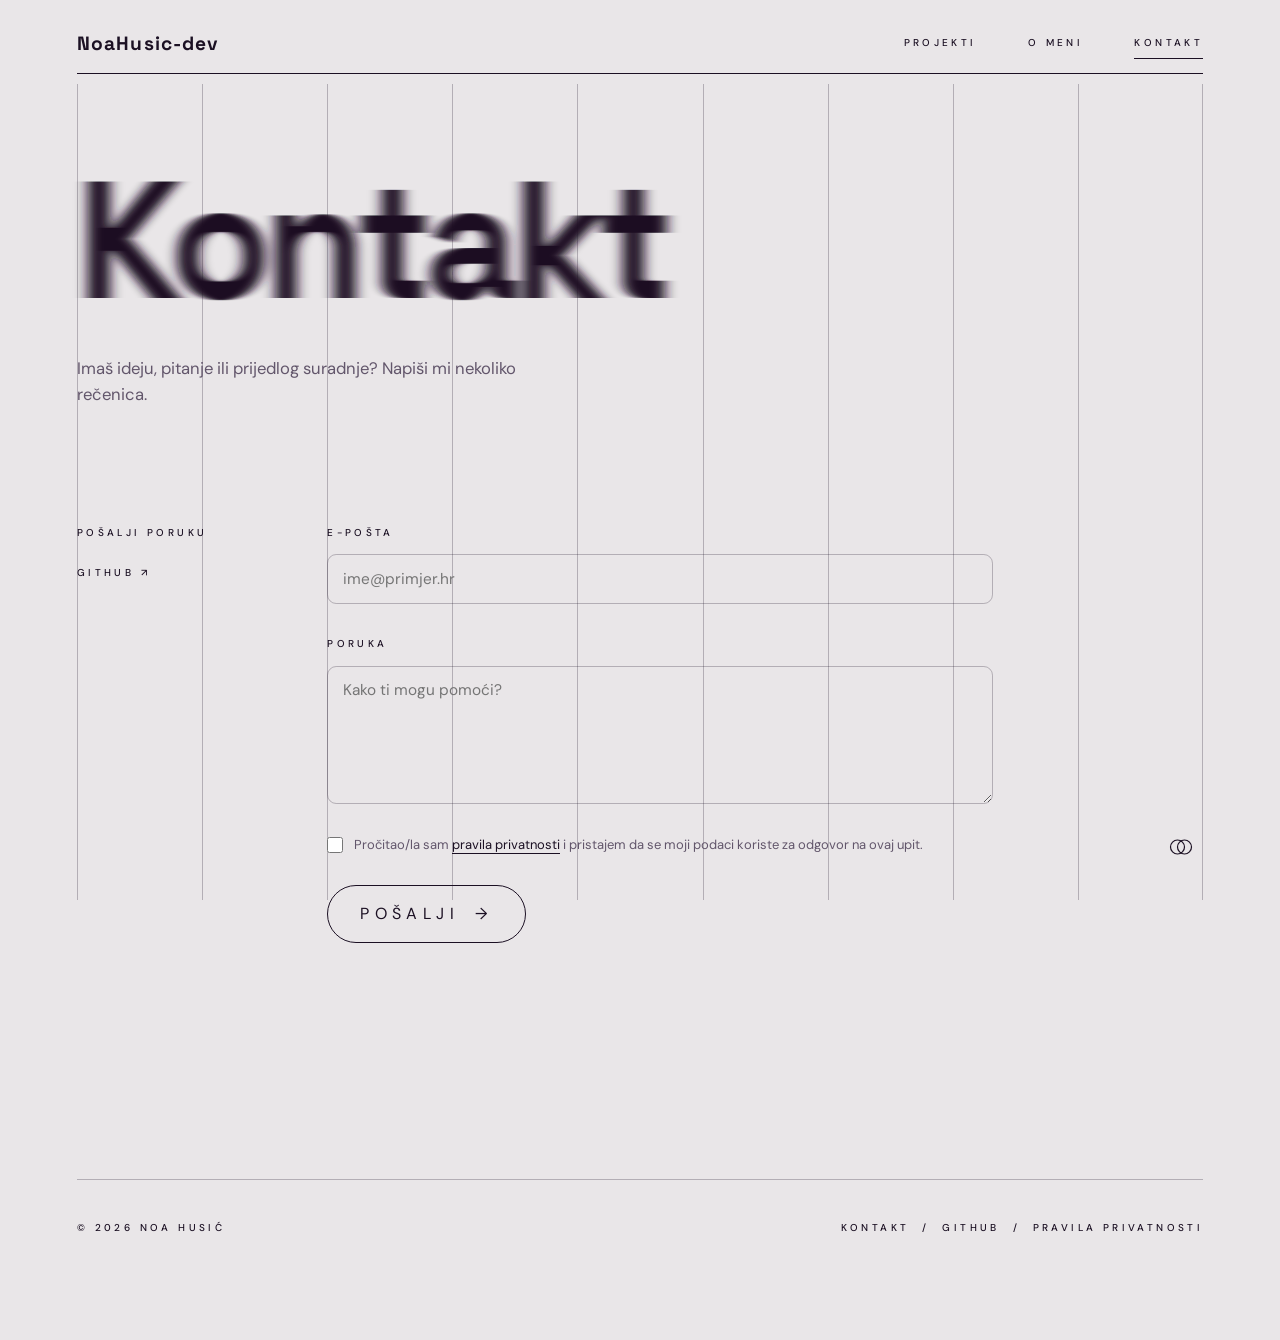
==== commit cf51a50b: "Totalni redizajn v2 web portfolio" ====
--- a/kontakt.html
+++ b/kontakt.html
@@ -1,82 +1,48 @@
 <!DOCTYPE html>
 <html lang="hr">
+<head>
+<meta charset="utf-8">
+<meta name="viewport" content="width=device-width, initial-scale=1, viewport-fit=cover">
+<title>Kontakt – Noa Husić</title>
+<meta name="description" content="Kontaktiraj Nou Husića.">
+<link rel="preconnect" href="https://fonts.googleapis.com"><link rel="preconnect" href="https://fonts.gstatic.com" crossorigin>
+<link rel="stylesheet" href="https://fonts.googleapis.com/css2?family=DM+Sans:wght@400;500&family=Space+Grotesk:wght@500;700&display=swap">
+<script>try{document.documentElement.dataset.theme=localStorage.getItem("theme")||"light"}catch(e){document.documentElement.dataset.theme="light"}</script>
+<link rel="stylesheet" href="style.css">
+</head>
+<body>
+<svg width="0" height="0" style="position:absolute" aria-hidden="true"><defs><filter id="hb0" x="-20%" y="-10%" width="140%" height="120%"><feGaussianBlur class="hb" stdDeviation="0 0"/></filter></defs></svg>
+<div class="cols" aria-hidden="true"><i></i><i></i><i></i><i></i><i></i><i></i><i></i><i></i><i></i></div>
+<header>
+  <a class="logo" href="index.html" aria-label="Početna">NoaHusic-dev</a>
+  <nav class="mini"><a href="projekti.html">Projekti</a><a href="index.html#o-meni">O meni</a><a href="kontakt.html" aria-current="page">Kontakt</a></nav>
+</header>
+<main>
+<section class="ph">
+  <h1><span class="w" data-blur="7">Kontakt</span></h1>
+  <p class="lead rv">Imaš ideju, pitanje ili prijedlog suradnje? Napiši mi nekoliko rečenica.</p>
+</section>
+<section class="sec" style="padding-top:calc(4*var(--s))">
+  <div class="lbl rv side"><p class="mini">Pošalji poruku</p><p class="mini" style="margin-top:2em"><a href="https://github.com/NoaHusic-dev" rel="noopener">GitHub ↗</a></p></div>
+  <div class="bd rv" style="--d:.1s">
+    <!-- Zamijeni YOUR_FORM_ID svojim Formspree ID-jem -->
+    <form class="form" action="https://formspree.io/f/mqerznrn" method="POST" data-ajax>
+      <div class="fld"><label class="mini" for="email">E-pošta</label><input id="email" name="email" type="email" autocomplete="email" placeholder="ime@primjer.hr" required></div>
+      <div class="fld"><label class="mini" for="message">Poruka</label><textarea id="message" name="message" placeholder="Kako ti mogu pomoći?" required></textarea></div>
+      <label class="chk"><input type="checkbox" name="privacy" value="da" required><span>Pročitao/la sam <a href="pravila-privatnosti.html">pravila privatnosti</a> i pristajem da se moji podaci koriste za odgovor na ovaj upit.</span></label>
+      <input class="hp" type="text" name="_gotcha" tabindex="-1" autocomplete="off" aria-hidden="true">
+      <button class="send mini" type="submit">Pošalji <span aria-hidden="true">→</span></button>
+      <p class="note" role="status" aria-live="polite"></p>
+    </form>
+  </div>
+</section>
+</main>
 
-<head>
-    <meta charset="UTF-8">
-    <meta name="viewport" content="width=device-width, initial-scale=1.0">
-    <meta name="description" content="Kontaktirajte Noa Husića putem e-maila ili obrasca.">
-    <title>Kontakt | Noa Husić</title>
-    <link rel="stylesheet" href="style.css">
-    <link rel="stylesheet" href="https://cdnjs.cloudflare.com/ajax/libs/font-awesome/4.7.0/css/font-awesome.min.css">
-    <script src="script.js"></script>
-</head>
-
-<body>
-    <header>
-        <nav class="navbar" aria-label="Glavna navigacija">
-            <a class="nav-link" href="index.html">Početna</a>
-            <a class="nav-link" href="projekti.html">Projekti</a>
-            <a class="nav-link" href="kontakt.html" aria-current="page">Kontakt</a>
-        </nav>
-
-        <section class="hero">
-            <h1 class="name">Kontakt</h1>
-            <p class="hero-opis">Imate pitanje ili prijedlog? Javite mi se putem e-maila ili ispunite obrazac.</p>
-        </section>
-    </header>
-
-    <main>
-        <div class="kontakt-sadrzaj">
-            <section class="card kontakt-info">
-                <h2 class="h2-opis">Podaci</h2>
-                <ul class="kontakt-popis">
-                    <li>
-                        <span class="kontakt-ikona"><i class="fa fa-envelope" aria-hidden="true"></i></span>
-                        <div>
-                            <span class="kontakt-oznaka">E-mail</span>
-                            <a href="mailto:noahusicdev@gmail.com">noahusicdev@gmail.com</a>
-                        </div>
-                    </li>
-                    <li>
-                        <span class="kontakt-ikona"><i class="fa fa-github" aria-hidden="true"></i></span>
-                        <div>
-                            <span class="kontakt-oznaka">GitHub</span>
-                            <a href="https://github.com/NoaHusic-dev" target="_blank" rel="noopener">NoaHusic-dev</a>
-                        </div>
-                    </li>
-                </ul>
-            </section>
-
-            <form action="https://formspree.io/f/mqerznrn" method="POST">
-                <h2 class="h2-opis">Pošaljite poruku</h2>
-
-                <div class="polje">
-                    <label for="email">Vaša e-mail adresa</label>
-                    <input type="email" name="email" id="email" placeholder="ime@primjer.com" required>
-                </div>
-
-                <div class="polje">
-                    <label for="message">Vaša poruka</label>
-                    <textarea name="message" id="message" placeholder="Napišite poruku..." required></textarea>
-                </div>
-
-                <div class="polje">
-                    <label class="privola" for="pravila-privatnosti">
-                        <input type="checkbox" name="pravila-privatnosti" id="pravila-privatnosti" required>
-                        <span>Slažem se s <a href="pravila-privatnosti.html" target="_blank" rel="noopener">Pravilima privatnosti</a>.</span>
-                    </label>
-                </div>
-
-                <button type="submit">Pošalji poruku</button>
-            </form>
-        </div>
-    </main>
-
-    <footer>
-        <a class="git" href="https://github.com/NoaHusic-dev" target="_blank" rel="noopener">GitHub <i class="fa fa-github" style="font-size:24px" aria-hidden="true"></i></a>
-        <a class="pravila-privatnosti" href="pravila-privatnosti.html" target="_blank" rel="noopener">Pravila privatnosti</a>
-        <p>&copy; Noa Husić | Sva prava pridržana</p>
-    </footer>
+<footer class="mini rv">
+  <span>© 2026 Noa Husić</span>
+  <span><a href="kontakt.html">Kontakt</a> &nbsp;/&nbsp; <a href="https://github.com/NoaHusic-dev" rel="noopener">GitHub</a> &nbsp;/&nbsp; <a href="pravila-privatnosti.html">Pravila privatnosti</a></span>
+</footer>
+<button class="tgl" id="theme" aria-label="Promijeni temu (svijetla / tamna)"><svg viewBox="0 0 26 26" fill="none" stroke="currentColor" stroke-width="1.2"><circle cx="9.5" cy="13" r="7"/><circle cx="16.5" cy="13" r="7"/></svg></button>
+<script src="script.js"></script>
 </body>
-
 </html>
--- a/style.css
+++ b/style.css
@@ -1,557 +1,216 @@
-/* ==========================================
-   Varijable i osnova
-   ========================================== */
-@import url('https://fonts.googleapis.com/css2?family=DM+Sans:wght@400;500;700&family=Space+Grotesk:wght@500;600;700&display=swap');
+/* ==========================================================================
+   Portfolio: zajednički stil (index, projekti, kontakt, pravila-privatnosti)
+   Veličine se računaju iz --s (1/100 širine kadra 16:9), pa se sve skalira s ekranom.
+   ========================================================================== */
 
 :root {
-    --bg: #0a1016;
-    --bg-2: #0f1822;
-    --surface: #141f2b;
-    --border: rgba(165, 200, 214, 0.14);
-    --text: #e6eef3;
-    --text-soft: #9fb3c0;
-    --accent: #5ec8e5;
-    --accent-2: #8fe3c8;
-    --accent-ink: #04222b;
-    --accent-bg: rgba(94, 200, 229, 0.1);
-    --accent-line: rgba(94, 200, 229, 0.3);
-    --radius: 14px;
-    --shadow: 0 2px 8px rgba(0, 0, 0, 0.35);
-    --font-head: 'Space Grotesk', system-ui, sans-serif;
-    --font-body: 'DM Sans', system-ui, sans-serif;
-}
-
-* { box-sizing: border-box; }
-
-html { scroll-behavior: smooth; color-scheme: dark; }
-
+  --s: min(1vw, 1.7778svh);
+  --bg: #e9e6e8;
+  --ink: #1b1023;
+  --mut: #62566b;
+  --line: rgba(27, 16, 35, 0.26);
+  --hi: rgba(27, 16, 35, 0.07);
+  --ease: cubic-bezier(0.22, 1, 0.36, 1);
+  --display: "Space Grotesk", system-ui, sans-serif;
+  color-scheme: light;
+}
+[data-theme="dark"] {
+  --bg: #0e0b12;
+  --ink: #f0eaf4;
+  --mut: #a89cb3;
+  --line: rgba(240, 234, 244, 0.22);
+  --hi: rgba(240, 234, 244, 0.07);
+  color-scheme: dark;
+}
+
+* { box-sizing: border-box; margin: 0; }
+html { scroll-behavior: smooth; background: var(--bg); overflow-x: clip; }
 body {
-    margin: 0;
-    min-height: 100vh;
-    display: flex;
-    flex-direction: column;
-    background:
-        radial-gradient(900px 500px at 85% -10%, rgba(94, 200, 229, 0.14), transparent 60%),
-        var(--bg);
-    background-attachment: fixed;
-    font-family: var(--font-body);
-    line-height: 1.7;
-    color: var(--text);
-}
-
-main {
-    flex: 1;
-    width: 100%;
-    max-width: 1000px;
-    margin: 0 auto;
-    padding: 40px 20px;
-}
-
-:focus-visible {
-    outline: 2px solid var(--accent);
-    outline-offset: 3px;
-    border-radius: 6px;
-}
-
-/* ==========================================
-   Navigacija, hero, footer
-   ========================================== */
-.navbar {
-    position: sticky;
-    top: 0;
-    z-index: 500;
-    display: flex;
-    flex-wrap: wrap;
-    justify-content: center;
-    gap: 6px 8px;
-    padding: 12px 15px;
-    background: rgba(10, 16, 22, 0.75);
-    backdrop-filter: blur(14px);
-    border-bottom: 1px solid var(--border);
-}
-
-.nav-link {
-    padding: 8px 16px;
-    border-radius: 999px;
-    font-family: var(--font-head);
-    font-weight: 500;
-    color: var(--text-soft);
-    text-decoration: none;
-    transition: color 0.25s, background-color 0.25s;
-}
-
-.nav-link:hover {
-    color: var(--accent);
-    background: var(--accent-bg);
-}
-
-.hero {
-    max-width: 720px;
-    margin: 0 auto;
-    padding: 48px 20px 8px;
-    text-align: center;
-}
-
-.slika {
-    display: block;
-    width: 170px;
-    height: 170px;
-    margin: 0 auto;
-    border-radius: 50%;
-    object-fit: cover;
-}
-
-.name {
-    margin: 0 0 8px;
-    font-family: var(--font-head);
-    font-size: clamp(1.8rem, 5vw, 2.8rem);
-    line-height: 1.15;
-    letter-spacing: -0.02em;
-}
-
-.slika + .name { margin-top: 24px; }
-
-.hero-podnaslov {
-    margin: 0;
-    font-family: var(--font-head);
-    font-size: 1.1rem;
-    color: var(--accent);
-}
-
-.hero-opis {
-    max-width: 55ch;
-    margin: 14px auto 0;
-    color: var(--text-soft);
-}
-
-footer {
-    margin-top: 56px;
-    padding: 32px 20px;
-    text-align: center;
-    background: var(--bg-2);
-    border-top: 1px solid var(--border);
-}
-
-footer p {
-    margin: 10px 0 0;
-    font-size: 0.9em;
-    color: var(--text-soft);
-}
-
-.git, .pravila-privatnosti {
-    margin: 0 10px;
-    color: var(--text-soft);
-    text-decoration: none;
-    transition: color 0.25s;
-}
-
-.git:hover, .pravila-privatnosti:hover { color: var(--accent); }
-
-/* ==========================================
-   Kartice i tekst
-   ========================================== */
-.card {
-    padding: 24px 26px;
-    background: var(--surface);
-    border: 1px solid var(--border);
-    border-radius: var(--radius);
-    box-shadow: var(--shadow);
-}
-
-.h2-opis {
-    margin: 0 0 12px;
-    font-family: var(--font-head);
-    font-size: clamp(1.4rem, 3.5vw, 1.9rem);
-    line-height: 1.2;
-    letter-spacing: -0.015em;
-}
-
-.h3-opis {
-    margin: 0;
-    color: var(--text-soft);
-}
-
-ul.h3-opis, .card ul {
-    padding-left: 1.2em;
-    display: grid;
-    gap: 10px;
-}
-
-li::marker { color: var(--accent); }
-
-.chips {
-    list-style: none;
-    padding: 0;
-    margin: 0;
-    display: flex;
-    flex-wrap: wrap;
-    gap: 8px;
-}
-
-.chips li {
-    padding: 6px 14px;
-    border-radius: 999px;
-    font-size: 0.9rem;
-    color: var(--accent);
-    background: var(--accent-bg);
-    border: 1px solid var(--accent-line);
-}
-
-/* Početna: mreža kartica (2 stupca, iste visine) */
-.parent {
-    display: grid;
-    grid-template-columns: 1fr 1fr;
-    gap: 24px;
-}
-
-.parent > .siroko { grid-column: 1 / -1; }
-
-/* Timeline */
-.timeline-container {
-    max-width: 800px;
-    margin: 40px auto 0;
-}
-
-.timeline {
-    list-style: none;
-    margin: 20px 0 0 8px;
-    padding: 0;
-    border-left: 2px solid var(--border);
-}
-
-.timeline-item {
-    position: relative;
-    margin-bottom: 28px;
-    padding-left: 30px;
-}
-
-.timeline-item::before {
-    content: '';
-    position: absolute;
-    left: -9px;
-    top: 5px;
-    width: 16px;
-    height: 16px;
-    background: var(--bg);
-    border: 3px solid var(--accent);
-    border-radius: 50%;
-    box-shadow: 0 0 14px rgba(94, 200, 229, 0.55);
-}
-
-.timeline-date {
-    display: inline-block;
-    margin-bottom: 6px;
-    font-family: var(--font-head);
-    font-weight: 600;
-    font-size: 0.9em;
-    color: var(--accent);
-}
-
-.timeline-content {
-    padding: 16px 20px;
-    background: var(--surface);
-    border: 1px solid var(--border);
-    border-radius: 12px;
-}
-
-.timeline-content h3 {
-    margin: 0 0 5px;
-    font-family: var(--font-head);
-    font-size: 1.1em;
-}
-
-.timeline-content p, .timeline-content ul {
-    margin: 0;
-    font-size: 0.95em;
-    color: var(--text-soft);
-}
-
-.timeline-content ul { margin-top: 10px; gap: 4px; }
-
-/* ==========================================
-   Kontakt
-   ========================================== */
-.kontakt-sadrzaj {
-    max-width: 900px;
-    margin: 0 auto;
-    display: grid;
-    grid-template-columns: 1fr 1.6fr;
-    gap: 24px;
-    align-items: start;
-}
-
-.kontakt-popis {
-    list-style: none;
-    margin: 0;
-    padding: 0;
-    display: grid;
-    gap: 16px;
-}
-
-.kontakt-popis li {
-    display: flex;
-    align-items: center;
-    gap: 14px;
-}
-
-.kontakt-ikona {
-    flex: none;
-    width: 42px;
-    height: 42px;
-    display: grid;
-    place-items: center;
-    font-size: 20px;
-    color: var(--accent);
-    background: var(--accent-bg);
-    border: 1px solid var(--accent-line);
-    border-radius: 12px;
-}
-
-.kontakt-oznaka {
-    display: block;
-    font-size: 0.85rem;
-    line-height: 1.3;
-    color: var(--text-soft);
-}
-
-.kontakt-popis a {
-    color: var(--text);
-    text-decoration: none;
-    overflow-wrap: anywhere;
-}
-
-.kontakt-popis a:hover { color: var(--accent); }
-
-form {
-    padding: 30px;
-    background: var(--surface);
-    border: 1px solid var(--border);
-    border-radius: var(--radius);
-    box-shadow: var(--shadow);
-}
-
-.polje { margin-bottom: 20px; }
-
-form label { font-weight: 500; }
-
-form input[type="email"], form textarea {
-    width: 100%;
-    margin-top: 8px;
-    padding: 13px 15px;
-    font: inherit;
-    color: var(--text);
-    background: var(--bg);
-    border: 1px solid var(--border);
-    border-radius: 10px;
-    transition: border-color 0.25s, box-shadow 0.25s;
-}
-
-form input[type="email"]:focus, form textarea:focus {
-    outline: none;
-    border-color: var(--accent);
-    box-shadow: 0 0 0 4px rgba(94, 200, 229, 0.18);
-}
-
-form textarea { min-height: 140px; resize: vertical; }
-
-.privola {
-    display: flex;
-    align-items: flex-start;
-    gap: 10px;
-    font-size: 0.95rem;
-    font-weight: 400;
-    color: var(--text-soft);
-}
-
-.privola input {
-    flex: none;
-    width: 18px;
-    height: 18px;
-    margin-top: 4px;
-    accent-color: var(--accent);
-}
-
-.privola a, .pravni-sadrzaj a { color: var(--accent); }
-
-/* Gumbi */
-form button, .modal-link-btn {
-    display: inline-block;
-    padding: 13px 28px;
-    border: none;
-    border-radius: 10px;
-    cursor: pointer;
-    font-family: var(--font-head);
-    font-size: 1rem;
-    font-weight: 600;
-    color: var(--accent-ink);
-    text-decoration: none;
-    background: linear-gradient(135deg, var(--accent), var(--accent-2));
-    transition: transform 0.25s, box-shadow 0.25s;
-}
-
-form button:hover, .modal-link-btn:hover {
-    transform: translateY(-2px);
-    box-shadow: 0 10px 24px rgba(94, 200, 229, 0.3);
-}
-
-/* ==========================================
-   Projekti i modal
-   ========================================== */
-.projects-grid {
-    display: grid;
-    grid-template-columns: repeat(auto-fit, minmax(240px, 1fr));
-    gap: 24px;
-}
-
-.project-card {
-    overflow: hidden;
-    cursor: pointer;
-    text-align: left;
-    background: var(--surface);
-    border: 1px solid var(--border);
-    border-radius: var(--radius);
-    box-shadow: var(--shadow);
-    transition: transform 0.25s, border-color 0.25s;
-}
-
-.project-card:hover, .project-card:focus-visible {
-    transform: translateY(-6px);
-    border-color: var(--accent);
-}
-
-.project-img {
-    display: block;
-    width: 100%;
-    height: 180px;
-    object-fit: cover;
-    background: var(--bg-2);
-}
-
-.project-info { padding: 18px 20px 20px; }
-
-.project-info h3 {
-    margin: 0 0 8px;
-    font-family: var(--font-head);
-    font-size: 1.15rem;
-}
-
-.project-info p {
-    margin: 0;
-    font-size: 0.95rem;
-    color: var(--text-soft);
-    display: -webkit-box;
-    -webkit-line-clamp: 3;
-    line-clamp: 3;
-    -webkit-box-orient: vertical;
-    overflow: hidden;
-}
-
-.modal {
-    display: none;
-    position: fixed;
-    inset: 0;
-    z-index: 1000;
-    padding: 16px;
-    justify-content: center;
-    align-items: center;
-    background: rgba(4, 8, 12, 0.8);
-    backdrop-filter: blur(6px);
-}
-
-.modal-content {
-    position: relative;
-    width: 100%;
-    max-width: 520px;
-    max-height: 90vh;
-    overflow-y: auto;
-    padding: 28px;
-    text-align: center;
-    background: var(--surface);
-    border: 1px solid var(--border);
-    border-radius: 18px;
-}
-
-.modal-content img {
-    width: 100%;
-    max-height: 250px;
-    margin-bottom: 16px;
-    object-fit: cover;
-    border-radius: 10px;
-}
-
-.modal-content h2 {
-    margin: 0 0 10px;
-    font-family: var(--font-head);
-    font-size: 1.5rem;
-}
-
-.modal-content p {
-    margin: 0;
-    text-align: left;
-    color: var(--text-soft);
-}
-
-.close-btn {
-    position: absolute;
-    top: 10px;
-    right: 12px;
-    width: 40px;
-    height: 40px;
-    display: grid;
-    place-items: center;
-    font-size: 26px;
-    cursor: pointer;
-    color: var(--text-soft);
-    border-radius: 50%;
-}
-
-.close-btn:hover { color: var(--text); background: rgba(255, 255, 255, 0.08); }
-
-/* ==========================================
-   Pravila privatnosti
-   ========================================== */
-.pravni-sadrzaj {
-    max-width: 760px;
-    margin: 0 auto;
-    display: grid;
-    gap: 24px;
-}
-
-.pravni-sadrzaj p { margin: 0 0 14px; }
-.pravni-sadrzaj p:last-child { margin-bottom: 0; }
-.pravni-sadrzaj li, .pravni-sadrzaj p { color: var(--text-soft); }
-.pravni-sadrzaj strong { color: var(--text); }
-
-.pravni-sadrzaj .pravni-podaci {
-    padding: 14px 18px;
-    background: var(--bg);
-    border: 1px solid var(--border);
-    border-radius: 10px;
-}
-
-/* ==========================================
-   Postupno prikazivanje pri skrolanju
-   ========================================== */
-.js .reveal {
-    opacity: 0;
-    transform: translateY(28px);
-    transition: opacity 0.6s ease, transform 0.6s ease;
-    transition-delay: var(--d, 0s);
-}
-
-.js .reveal.vidljivo {
-    opacity: 1;
-    transform: none;
-}
-
-/* ==========================================
-   Mobitel i smanjeno kretanje
-   ========================================== */
-@media (max-width: 768px) {
-    main { padding: 24px 16px; }
-    .parent, .kontakt-sadrzaj { grid-template-columns: 1fr; }
+  background: var(--bg); color: var(--ink);
+  font-family: "DM Sans", system-ui, sans-serif;
+  -webkit-font-smoothing: antialiased;
+  transition: background 0.5s, color 0.5s;
+}
+a { color: inherit; text-decoration: none; }
+:focus-visible { outline: 2px solid var(--ink); outline-offset: 3px; }
+main, footer { position: relative; z-index: 1; }
+
+.mini { font-size: clamp(9px, calc(0.78 * var(--s)), 13px); letter-spacing: 0.34em; text-transform: uppercase; line-height: 2; font-weight: 500; }
+.rule::after { content: ""; display: block; width: calc(3 * var(--s)); height: 1px; background: var(--ink); margin-top: calc(1.2 * var(--s)); }
+
+/* ---- Zaglavlje ---- */
+header {
+  position: fixed; inset: 0 0 auto; z-index: 20;
+  display: flex; align-items: center; justify-content: space-between;
+  padding: calc(2.4 * var(--s)) calc(6 * var(--s)) calc(1.4 * var(--s));
+  background: var(--bg); transition: background 0.5s;
+}
+header::after { content: ""; position: absolute; left: calc(6 * var(--s)); right: calc(6 * var(--s)); bottom: 0; height: 1px; background: var(--ink); }
+.logo { font: 700 clamp(14px, calc(1.5 * var(--s)), 22px) var(--display); letter-spacing: 0.06em; }
+nav { display: flex; gap: calc(4 * var(--s)); }
+nav a { position: relative; }
+nav a::after { content: ""; position: absolute; left: 0; right: 0; bottom: -0.6em; height: 1px; background: var(--ink); transform: scaleX(0); transform-origin: left; transition: transform 0.5s var(--ease); }
+nav a:hover::after, nav a[aria-current="page"]::after { transform: scaleX(1); }
+
+.cols { position: fixed; inset: calc(6.6 * var(--s)) calc(6 * var(--s)) 0; display: grid; grid-template-columns: repeat(9, 1fr); z-index: 0; pointer-events: none; }
+.cols i { border-left: 1px solid var(--line); }
+.cols i:last-child { border-right: 1px solid var(--line); }
+
+/* ---- Naslovi s zamućenjem ---- */
+.w { white-space: nowrap; cursor: default; }
+.ph { position: relative; padding: calc(13 * var(--s)) calc(6 * var(--s)) calc(5 * var(--s)); }
+.ph h1 { font: 700 calc(13 * var(--s)) var(--display); letter-spacing: -0.05em; line-height: 0.9; }
+.ph .w { display: inline-block; filter: url(#hb0); }
+.ph .lead { max-width: 44ch; margin-top: calc(3 * var(--s)); color: var(--mut); font-size: clamp(15px, calc(1.3 * var(--s)), 20px); line-height: 1.6; }
+
+/* ---- Hero ---- */
+.stage { position: relative; height: 100svh; overflow: hidden; }
+.inner { position: absolute; left: 50%; top: 50%; width: calc(100 * var(--s)); height: calc(56.25 * var(--s)); margin: calc(-28.125 * var(--s)) 0 0 calc(-50 * var(--s)); }
+.inner > * { position: absolute; }
+.inner h1 { inset: 0; z-index: 3; font: 700 var(--s) var(--display); letter-spacing: -0.05em; line-height: 0.85; pointer-events: none; }
+.inner .w { position: absolute; pointer-events: auto; }
+.w1 { left: 7%; top: 24%; font-size: calc(15 * var(--s)); filter: url(#hb0); }
+.w2 { left: 22%; top: 47%; font-size: calc(8.5 * var(--s)); filter: url(#hb1); }
+.w3 { left: 44%; top: 52%; font-size: calc(13 * var(--s)); filter: url(#hb2); }
+.w4 { left: 51%; top: 68%; font-size: calc(12 * var(--s)); filter: url(#hb3); }
+.tl { left: 5%; top: 13%; z-index: 4; }
+.tr { right: 7%; top: 13%; text-align: right; z-index: 4; }
+.cta { left: 5%; bottom: 11%; z-index: 4; display: flex; flex-direction: column; align-items: flex-start; max-width: calc(30 * var(--s)); }
+.cta p { font-size: clamp(11px, calc(0.95 * var(--s)), 16px); line-height: 1.55; color: var(--mut); margin-bottom: calc(2 * var(--s)); }
+.cta .row { display: flex; gap: calc(1.6 * var(--s)); align-items: center; }
+.btn { display: grid; place-items: center; width: calc(4.2 * var(--s)); height: calc(4.2 * var(--s)); min-width: 40px; min-height: 40px; border: 1px solid var(--ink); border-radius: 50%; transition: background 0.4s, color 0.4s, transform 0.5s var(--ease); }
+.row:hover .btn { background: var(--ink); color: var(--bg); transform: translateX(0.4em); }
+.hero-logo { right: 7%; top: 11%; z-index: 4; height: calc(9 * var(--s)); width: auto; max-width: calc(30 * var(--s)); object-fit: contain; }
+/* ---- Bočni indeks i tema ---- */
+.idx { position: fixed; right: calc(2.6 * var(--s)); top: 50%; transform: translateY(-50%); z-index: 6; font-size: 11px; letter-spacing: 0.2em; text-align: center; }
+.idx i { display: block; width: calc(1.6 * var(--s)); min-width: 14px; height: 2px; background: var(--ink); opacity: 0.3; margin: 7px auto; transition: all 0.5s var(--ease); }
+.idx i.on { opacity: 1; width: calc(2.6 * var(--s)); min-width: 22px; }
+.tgl { position: fixed; right: calc(6 * var(--s)); bottom: calc(2.4 * var(--s)); z-index: 30; width: 44px; height: 44px; display: grid; place-items: center; background: none; border: 0; color: var(--ink); cursor: pointer; }
+.tgl svg { width: 26px; height: 26px; transition: transform 0.7s var(--ease); }
+.tgl:hover svg { transform: rotate(180deg); }
+
+/* ---- Sekcije ---- */
+.sec { position: relative; padding: calc(14 * var(--s)) calc(6 * var(--s)); display: grid; grid-template-columns: repeat(9, 1fr); }
+.lbl { grid-column: 1 / 3; }
+.bd { grid-column: 3 / 10; min-width: 0; }
+.big { font: 500 calc(3.6 * var(--s)) / 1.15 var(--display); letter-spacing: -0.03em; max-width: 24ch; }
+.big em { font-style: normal; color: var(--mut); }
+.tags { display: flex; flex-wrap: wrap; gap: calc(0.8 * var(--s)); margin-top: calc(4 * var(--s)); }
+.tags span { border: 1px solid var(--line); border-radius: 99px; padding: 0.45em 1.1em; font-size: clamp(12px, calc(1 * var(--s)), 16px); transition: background 0.3s; }
+.tags span:hover { background: var(--hi); }
+
+/* ---- O meni: blokovi ---- */
+.facts { display: grid; grid-template-columns: repeat(2, 1fr); margin-top: calc(7 * var(--s)); border-top: 1px solid var(--line); }
+.fact { display: flex; flex-direction: column; gap: calc(1.6 * var(--s)); padding: calc(2.6 * var(--s)); border-bottom: 1px solid var(--line); transition: background 0.4s; }
+.fact:nth-child(odd) { padding-left: 0; border-right: 1px solid var(--line); }
+.fact:hover { background: var(--hi); }
+.fact:nth-child(odd):hover { box-shadow: -2px 0 0 var(--hi); }
+.fact .mini { color: var(--mut); }
+.fact .tags { margin-top: 0; }
+
+.rows, .dots { list-style: none; padding: 0; display: grid; gap: calc(1.1 * var(--s)); }
+.rows li { display: flex; flex-direction: column; gap: 0.2em; }
+.rows strong { font: 500 clamp(16px, calc(1.5 * var(--s)), 24px) / 1.25 var(--display); letter-spacing: -0.02em; }
+.rows span { color: var(--mut); font-size: clamp(12px, calc(0.95 * var(--s)), 15px); }
+.dots li { position: relative; padding-left: 1.4em; color: var(--ink); line-height: 1.5; font-size: clamp(14px, calc(1.1 * var(--s)), 18px); }
+.dots li::before { content: ""; position: absolute; left: 0; top: 0.62em; width: 0.55em; height: 1px; background: var(--ink); }
+
+.sub-h { margin-top: calc(9 * var(--s)); margin-bottom: calc(1.5 * var(--s)); color: var(--mut); }
+.steps { list-style: none; padding: 0; border-top: 1px solid var(--line); }
+.step { display: grid; grid-template-columns: calc(13 * var(--s)) 1fr; gap: calc(2 * var(--s)); padding: calc(2.6 * var(--s)) 0; border-bottom: 1px solid var(--line); }
+.step .yr { font: 500 clamp(16px, calc(1.6 * var(--s)), 26px) var(--display); letter-spacing: -0.02em; }
+.step h3 { font: 500 clamp(18px, calc(2 * var(--s)), 32px) / 1.15 var(--display); letter-spacing: -0.03em; margin-bottom: 0.5em; }
+.step p { color: var(--mut); line-height: 1.6; font-size: clamp(14px, calc(1.1 * var(--s)), 18px); max-width: 60ch; }
+.step .dots { margin-top: calc(1.4 * var(--s)); gap: calc(0.7 * var(--s)); max-width: 60ch; }
+.step .dots li { color: var(--mut); }
+.step .dots li::before { background: var(--mut); }
+
+/* ---- Radovi ---- */
+.work { display: grid; grid-template-columns: calc(5 * var(--s)) 1.4fr 1fr auto 3em; align-items: center; gap: calc(1.5 * var(--s)); padding: calc(2.2 * var(--s)) 0; border-top: 1px solid var(--line); font-size: clamp(14px, calc(1.5 * var(--s)), 24px); transition: padding 0.6s var(--ease), background 0.4s; }
+.work:last-child { border-bottom: 1px solid var(--line); }
+.work:hover { padding-left: calc(2 * var(--s)); background: var(--hi); }
+.work .n, .work .g, .work .y { color: var(--mut); font-size: 0.72em; }
+.work .t { font-family: var(--display); font-weight: 500; letter-spacing: -0.02em; }
+.work .ar { text-align: right; transition: transform 0.5s var(--ease); }
+.work:hover .ar { transform: translate(0.3em, -0.3em); }
+
+/* ---- Projekti ---- */
+.cards { display: grid; grid-template-columns: repeat(2, 1fr); margin: 0 calc(6 * var(--s)) calc(14 * var(--s)); border-top: 1px solid var(--line); }
+.card { display: flex; flex-direction: column; gap: calc(1.4 * var(--s)); min-height: calc(22 * var(--s)); padding: calc(3 * var(--s)); border-right: 1px solid var(--line); border-bottom: 1px solid var(--line); transition: background 0.4s; }
+.card:nth-child(odd) { border-left: 1px solid var(--line); }
+.card:hover { background: var(--hi); }
+.card h2 { font: 500 calc(2.6 * var(--s)) / 1.1 var(--display); letter-spacing: -0.03em; }
+.card p { color: var(--mut); line-height: 1.6; font-size: clamp(14px, calc(1.1 * var(--s)), 18px); }
+.card .tags { margin-top: auto; padding-top: calc(2 * var(--s)); }
+
+/* ---- Kontakt ---- */
+.form { display: grid; gap: calc(2.4 * var(--s)); max-width: calc(52 * var(--s)); }
+.fld { display: grid; gap: 0.7em; }
+.fld input, .fld textarea { font: inherit; font-size: clamp(15px, calc(1.2 * var(--s)), 19px); color: inherit; background: transparent; border: 1px solid var(--line); border-radius: 0.6em; padding: 0.9em 1em; transition: border-color 0.3s, background 0.3s; }
+.fld input:hover, .fld textarea:hover { background: var(--hi); }
+.fld input:focus, .fld textarea:focus { border-color: var(--ink); }
+.fld textarea { min-height: 9em; resize: vertical; }
+.chk { display: flex; gap: 0.8em; align-items: flex-start; color: var(--mut); font-size: clamp(13px, calc(1 * var(--s)), 16px); line-height: 1.5; }
+.chk input { accent-color: var(--ink); width: 1.2em; height: 1.2em; margin-top: 0.15em; flex: none; }
+.chk a { color: var(--ink); border-bottom: 1px solid var(--ink); }
+.send { justify-self: start; font: inherit; display: inline-flex; gap: 1em; align-items: center; padding: 1.1em 2em; background: none; color: var(--ink); border: 1px solid var(--ink); border-radius: 99px; cursor: pointer; transition: background 0.4s, color 0.4s; }
+.send:hover { background: var(--ink); color: var(--bg); }
+.send[disabled] { opacity: 0.5; cursor: wait; }
+.note { min-height: 1.6em; color: var(--mut); }
+.hp { position: absolute; left: -9999px; }
+.side a { border-bottom: 1px solid transparent; transition: border-color 0.3s; }
+.side a:hover { border-color: var(--ink); }
+
+/* ---- Pravila privatnosti ---- */
+.prose { display: grid; gap: calc(3 * var(--s)); max-width: 66ch; }
+.prose h2 { font: 500 calc(2.2 * var(--s)) / 1.15 var(--display); letter-spacing: -0.02em; margin-bottom: 0.4em; }
+.prose p, .prose li { color: var(--mut); line-height: 1.75; font-size: clamp(15px, calc(1.2 * var(--s)), 19px); }
+.prose ul { padding-left: 1.2em; display: grid; gap: 0.4em; }
+.prose a { color: var(--ink); border-bottom: 1px solid var(--ink); }
+
+/* ---- Podnožje ---- */
+footer { margin: 0 calc(6 * var(--s)); border-top: 1px solid var(--line); padding: calc(3 * var(--s)) 0 calc(8 * var(--s)); display: flex; justify-content: space-between; gap: 2em; flex-wrap: wrap; }
+footer a { border-bottom: 1px solid transparent; transition: border-color 0.3s; }
+footer a:hover { border-color: var(--ink); }
+
+/* ---- Pojavljivanje pri skrolanju ---- */
+.rv { opacity: 0; transform: translateY(calc(3 * var(--s))); filter: blur(8px); transition: opacity 1s var(--ease), transform 1s var(--ease), filter 1s var(--ease); transition-delay: var(--d, 0s); }
+.rv.in { opacity: 1; transform: none; filter: none; }
+
+/* ---- Uski i uspravni ekrani ---- */
+@media (max-aspect-ratio: 1/1) {
+  :root { --s: 1.7vw; }
+  header { padding: calc(3 * var(--s)) calc(5 * var(--s)) calc(1.6 * var(--s)); }
+  header::after { left: calc(5 * var(--s)); right: calc(5 * var(--s)); }
+  .cols { inset: calc(10 * var(--s)) calc(5 * var(--s)) 0; }
+  .stage { height: auto; min-height: 100svh; }
+  .inner { position: relative; left: 0; top: 0; width: auto; height: auto; margin: 0; padding: calc(20 * var(--s)) calc(5 * var(--s)) calc(12 * var(--s)); display: flex; flex-direction: column; gap: calc(3 * var(--s)); }
+  .inner > * { position: static; }
+  .inner h1 { display: flex; flex-direction: column; gap: calc(1.5 * var(--s)); }
+  .inner .w { position: static; font-size: calc(17 * var(--s)); }
+  .cta { max-width: none; }
+  .tr { text-align: left; }
+  .ph { padding: calc(20 * var(--s)) calc(5 * var(--s)) calc(5 * var(--s)); }
+  .ph h1 { font-size: calc(11.5 * var(--s)); }
+  .ph.long h1 { font-size: calc(9 * var(--s)); }
+  .sec { display: block; padding: calc(10 * var(--s)) calc(5 * var(--s)); }
+  .lbl { margin-bottom: calc(3 * var(--s)); }
+  .big { font-size: calc(6.4 * var(--s)); max-width: none; }
+  .facts { grid-template-columns: 1fr; margin-top: calc(8 * var(--s)); }
+  .fact, .fact:nth-child(odd) { padding: calc(4.5 * var(--s)) 0; border-right: 0; }
+  .fact:hover, .fact:nth-child(odd):hover { box-shadow: none; }
+  .step { grid-template-columns: 1fr; gap: 0.5em; padding: calc(4.5 * var(--s)) 0; }
+  .step h3 { font-size: calc(5.2 * var(--s)); }
+  .work { grid-template-columns: 2.4em 1fr auto; font-size: 15px; }
+  .work .g { display: none; }
+  .cards { grid-template-columns: 1fr; margin: 0 calc(5 * var(--s)) calc(10 * var(--s)); }
+  .card { min-height: 0; padding: calc(5 * var(--s)); border-left: 1px solid var(--line); }
+  .card h2 { font-size: calc(6 * var(--s)); }
+  footer { margin: 0 calc(5 * var(--s)); }
+  .idx { display: none; }
 }
 
 @media (prefers-reduced-motion: reduce) {
-    * { transition: none !important; scroll-behavior: auto !important; }
+  * { animation: none !important; transition: none !important; scroll-behavior: auto !important; }
+  .rv { opacity: 1; transform: none; filter: none; }
 }
